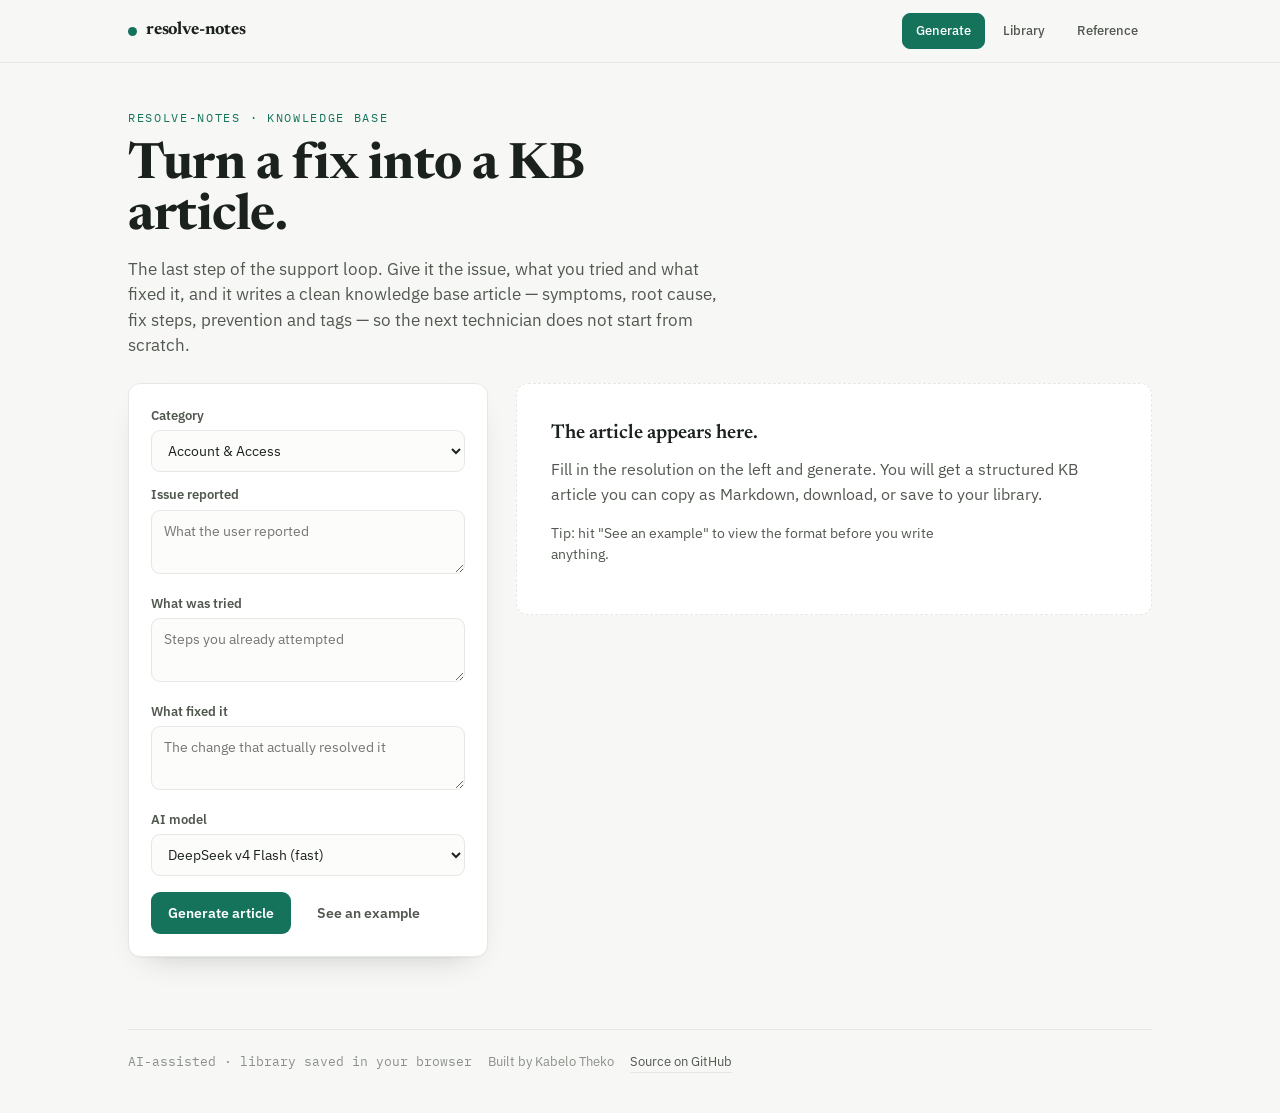
==== docs/index.html @ b458b4fc "Mobile responsive hardening (article + masthead)" ====
<!DOCTYPE html>
<html lang="en">
<head>
<meta charset="utf-8" />
<meta name="viewport" content="width=device-width, initial-scale=1" />
<title>resolve-notes — turn a fix into a KB article</title>
<meta name="description" content="Turn a resolved ticket into a clean knowledge base article: symptoms, root cause, fix steps, prevention and tags." />
<link rel="preconnect" href="https://fonts.googleapis.com" />
<link rel="preconnect" href="https://fonts.gstatic.com" crossorigin />
<link href="https://fonts.googleapis.com/css2?family=Newsreader:opsz,wght@6..72,500;6..72,600;6..72,700&family=IBM+Plex+Sans:wght@400;500;600&family=IBM+Plex+Mono:wght@400;500&display=swap" rel="stylesheet" />
<style>
  :root{
    --bg:#f7f8f6; --surface:#ffffff; --line:#e6e8e3; --ink:#1b211d; --soft:#51584f; --mute:#8a9089;
    --accent:#15735c; --accent-press:#0f5a47; --paper:#fcfdfb;
    --radius:12px; --serif:"Newsreader",Georgia,serif; --sans:"IBM Plex Sans",system-ui,sans-serif; --mono:"IBM Plex Mono",monospace;
    --shadow:0 1px 2px rgba(27,33,29,.04), 0 14px 32px -20px rgba(27,33,29,.3);
    --motion:420ms cubic-bezier(.16,1,.3,1);
  }
  *{box-sizing:border-box}
  body{margin:0;background:var(--bg);color:var(--ink);font-family:var(--sans);line-height:1.55}
  .wrap{max-width:1080px;margin:0 auto;padding:0 28px}
  a{color:inherit}
  .topbar{position:sticky;top:0;z-index:30;background:rgba(247,248,246,.88);backdrop-filter:blur(8px);border-bottom:1px solid var(--line)}
  .topbar .row{max-width:1080px;margin:0 auto;padding:13px 28px;display:flex;align-items:center;gap:16px}
  .brand{display:flex;align-items:center;gap:9px;font-family:var(--serif);font-weight:700;font-size:18px;letter-spacing:-.01em}
  .brand .dot{width:9px;height:9px;border-radius:50%;background:var(--accent)}
  .nav{display:flex;gap:4px;margin-left:auto;align-items:center}
  .nav a{font-size:13px;font-weight:500;color:var(--soft);text-decoration:none;padding:7px 13px;border-radius:8px;border:1px solid transparent;cursor:pointer}
  .nav a:hover{border-color:var(--line)}
  .nav a.active{background:var(--accent);color:#fff;border-color:var(--accent)}
  .hamb{display:none;margin-left:auto;background:transparent;border:1px solid var(--line);border-radius:7px;padding:8px 10px;cursor:pointer}
  .hamb span{display:block;width:18px;height:2px;background:var(--ink);margin:3px 0;border-radius:2px}
  @media (max-width:680px){.nav{display:none;position:absolute;top:54px;right:14px;left:14px;flex-direction:column;background:var(--surface);border:1px solid var(--line);border-radius:10px;padding:8px}.nav.open{display:flex}.hamb{display:block}}

  header.mast{padding:46px 0 24px}
  .eyebrow{font-family:var(--mono);font-size:12px;letter-spacing:.14em;text-transform:uppercase;color:var(--accent)}
  h1{font-family:var(--serif);font-weight:700;font-size:clamp(30px,5vw,50px);line-height:1.03;letter-spacing:-.01em;margin:13px 0 0;max-width:17ch}
  .lede{font-size:16.5px;color:var(--soft);margin:13px 0 0;max-width:60ch}

  .view{padding-bottom:72px}
  .desk{display:grid;grid-template-columns:minmax(0,360px) minmax(0,1fr);gap:28px;align-items:start}
  @media (max-width:900px){.desk{grid-template-columns:1fr}}
  .panel{background:var(--surface);border:1px solid var(--line);border-radius:var(--radius);box-shadow:var(--shadow);padding:22px;position:sticky;top:74px}
  @media (max-width:900px){.panel{position:static}}
  label{display:block;font-size:12.5px;font-weight:600;margin:13px 0 5px;color:var(--soft)}
  label:first-child{margin-top:0}
  select,textarea{width:100%;font-family:var(--sans);font-size:14px;color:var(--ink);background:var(--paper);border:1px solid var(--line);border-radius:9px;padding:10px 12px}
  textarea{min-height:64px;resize:vertical;line-height:1.5}
  select:focus,textarea:focus{outline:2px solid var(--accent);outline-offset:2px;border-color:transparent}
  .rowb{display:flex;gap:9px;margin-top:16px;flex-wrap:wrap}
  button.btn{font-family:var(--sans);font-size:14px;font-weight:600;border-radius:9px;padding:11px 16px;cursor:pointer;border:1px solid transparent;transition:background var(--motion),border-color var(--motion)}
  button.btn:active{transform:translateY(1px)}
  .btn-primary{background:var(--accent);color:#fff}.btn-primary:hover{background:var(--accent-press)}
  .btn-ghost{background:transparent;color:var(--soft);border:1px solid var(--line)}.btn-ghost:hover{border-color:var(--accent);color:var(--ink)}

  .out{min-height:340px}
  .empty{border:1px dashed var(--line);border-radius:var(--radius);padding:34px;background:var(--surface)}
  .empty h3{font-family:var(--serif);font-weight:600;font-size:20px;margin:0 0 8px}
  .empty p{color:var(--soft);margin:0 0 16px;max-width:54ch}
  .note{color:var(--mute);font-size:13.5px}

  .article{background:var(--surface);border:1px solid var(--line);border-radius:var(--radius);box-shadow:var(--shadow);padding:30px 34px}
  .article .kbtag{font-family:var(--mono);font-size:11px;letter-spacing:.14em;text-transform:uppercase;color:var(--accent)}
  .article h2{font-family:var(--serif);font-weight:700;font-size:27px;line-height:1.15;margin:8px 0 0;letter-spacing:-.01em}
  .article h3{font-family:var(--mono);font-size:11px;letter-spacing:.12em;text-transform:uppercase;color:var(--mute);margin:22px 0 6px}
  .article p{margin:0;font-size:15.5px;color:var(--ink);line-height:1.6}
  .article ol{margin:0;padding-left:20px}
  .article ol li{font-size:15.5px;color:var(--ink);margin-bottom:6px;line-height:1.55}
  .tags{display:flex;gap:7px;flex-wrap:wrap;margin-top:22px}
  .tags span{font-family:var(--mono);font-size:11.5px;color:var(--soft);background:var(--paper);border:1px solid var(--line);border-radius:999px;padding:4px 11px}
  .artbar{display:flex;gap:9px;margin-top:18px;flex-wrap:wrap}

  .libitem{background:var(--surface);border:1px solid var(--line);border-radius:var(--radius);box-shadow:var(--shadow);padding:16px 18px;margin-bottom:11px}
  .libitem .lt{font-family:var(--serif);font-weight:600;font-size:17px}
  .libitem .lm{font-family:var(--mono);font-size:11.5px;color:var(--mute);margin-top:3px}
  .libitem .lb{display:flex;gap:8px;margin-top:11px;flex-wrap:wrap}
  .ref h2{font-family:var(--serif);font-weight:600;font-size:18px;margin:24px 0 10px}
  .ref p{color:var(--soft);max-width:64ch}
  pre.md{font-family:var(--mono);font-size:12.5px;background:var(--paper);border:1px solid var(--line);border-radius:var(--radius);padding:16px;white-space:pre-wrap;line-height:1.55;margin:14px 0 0}

  .enter{opacity:0;transform:translateY(8px);animation:rise var(--motion) forwards}
  @keyframes rise{to{opacity:1;transform:none}}
  @media (max-width:560px){
    .topbar .row{padding:11px 16px}
    h1{font-size:30px}
    .article{padding:22px 20px}
    .article h2{font-size:23px}
    pre.md{font-size:11.5px}
  }
  @media (prefers-reduced-motion:reduce){.enter{animation:none;opacity:1;transform:none}button{transition:none}}
  footer{border-top:1px solid var(--line);padding:22px 0 40px;color:var(--mute);font-size:12.5px;display:flex;gap:16px;flex-wrap:wrap}
  footer a{color:var(--soft);text-decoration:none;border-bottom:1px solid var(--line)}
  .src-note{font-family:var(--mono)}
</style>
</head>
<body>
<div class="topbar">
  <div class="row">
    <div class="brand"><span class="dot"></span> resolve-notes</div>
    <button class="hamb" id="hamb" aria-label="Menu"><span></span><span></span><span></span></button>
    <nav class="nav" id="nav">
      <a data-view="generate" class="active">Generate</a>
      <a data-view="library">Library</a>
      <a data-view="reference">Reference</a>
    </nav>
  </div>
</div>
<div class="wrap">
  <header class="mast">
    <div class="eyebrow">resolve-notes · knowledge base</div>
    <h1>Turn a fix into a KB article.</h1>
    <p class="lede">The last step of the support loop. Give it the issue, what you tried and what fixed it, and it writes a clean knowledge base article — symptoms, root cause, fix steps, prevention and tags — so the next technician does not start from scratch.</p>
  </header>
  <main id="main"></main>
  <footer>
    <span class="src-note">AI-assisted · library saved in your browser</span>
    <span>Built by Kabelo Theko</span>
    <a href="https://github.com/Kabelo-Theko/resolve-notes" target="_blank" rel="noopener noreferrer">Source on GitHub</a>
  </footer>
</div>

<script>
const SAMPLE={title:"Outlook stuck in 'Disconnected' after password change",symptoms:"After a password reset, Outlook showed 'Disconnected' and kept prompting for credentials, while webmail worked normally.",root_cause:"Windows had cached the old credentials in Credential Manager, so Outlook kept presenting the expired password to Exchange.",fix_steps:["Confirm webmail works to prove the account and new password are valid.","Close Outlook fully.","Open Credential Manager and remove the stale entries under Windows Credentials for the mail/Office host.","Reopen Outlook and sign in with the new password when prompted.","Verify send and receive both work."],prevention:"After any password reset, clear cached Office credentials in the same session so the new password is the only one stored.",tags:["outlook","exchange","credentials","password-reset","m365"]};

const state={view:"generate",article:null,libCache:[]};
const $=s=>document.querySelector(s);
const main=$("#main");
const esc=s=>String(s).replace(/[&<>"]/g,c=>({"&":"&amp;","<":"&lt;",">":"&gt;","\"":"&quot;"}[c]));

/* --- storage: Supabase if configured, else this browser's localStorage ---
   To enable shared persistence, set these to your Supabase project URL and a
   PUBLISHABLE key (safe in the client; protected by row-level security), and
   create the kb_articles table (SQL in the README). Until then, the library is
   stored locally and the app works fully offline. */
const SUPABASE_URL=""; // e.g. https://xxxx.supabase.co
const SUPABASE_KEY=""; // e.g. sb_publishable_...
const sbOn=()=>!!(SUPABASE_URL&&SUPABASE_KEY);
const sbHeaders=()=>({apikey:SUPABASE_KEY,Authorization:"Bearer "+SUPABASE_KEY,"Content-Type":"application/json"});
const LIBKEY="rn_articles";
const lsList=()=>{try{return JSON.parse(localStorage.getItem(LIBKEY)||"[]");}catch(e){return [];}};
const lsAdd=a=>{const all=lsList();all.unshift(a);localStorage.setItem(LIBKEY,JSON.stringify(all.slice(0,50)));};
const lsDel=id=>localStorage.setItem(LIBKEY,JSON.stringify(lsList().filter(x=>x.id!==id)));
async function listArticles(){
  if(sbOn()){try{const r=await fetch(`${SUPABASE_URL}/rest/v1/kb_articles?select=*&order=created_at.desc&limit=50`,{headers:sbHeaders()});if(r.ok)return await r.json();}catch(e){}}
  return lsList();
}
async function addArticle(a){
  if(sbOn()){try{const r=await fetch(`${SUPABASE_URL}/rest/v1/kb_articles`,{method:"POST",headers:{...sbHeaders(),Prefer:"return=minimal"},body:JSON.stringify(a)});if(r.ok)return;}catch(e){}}
  lsAdd(a);
}
async function removeArticle(id){
  if(sbOn()){try{const r=await fetch(`${SUPABASE_URL}/rest/v1/kb_articles?id=eq.${encodeURIComponent(id)}`,{method:"DELETE",headers:sbHeaders()});if(r.ok)return;}catch(e){}}
  lsDel(id);
}

function setView(v){state.view=v;document.querySelectorAll(".nav a").forEach(a=>a.classList.toggle("active",a.dataset.view===v));$("#nav").classList.remove("open");render();}
$("#hamb").addEventListener("click",()=>$("#nav").classList.toggle("open"));
document.querySelectorAll(".nav a").forEach(a=>a.addEventListener("click",()=>setView(a.dataset.view)));

function markdown(a){
  return `# ${a.title}\n\n**Tags:** ${(a.tags||[]).join(", ")}\n\n## Symptoms\n${a.symptoms}\n\n## Root cause\n${a.root_cause}\n\n## Fix\n${(a.fix_steps||[]).map((s,i)=>`${i+1}. ${s}`).join("\n")}\n\n## Prevention\n${a.prevention}\n`;
}
function articleHTML(a){
  return `<div class="article enter">
    <div class="kbtag">Knowledge base article</div>
    <h2>${esc(a.title)}</h2>
    <h3>Symptoms</h3><p>${esc(a.symptoms)}</p>
    <h3>Root cause</h3><p>${esc(a.root_cause)}</p>
    <h3>Fix</h3><ol>${(a.fix_steps||[]).map(s=>`<li>${esc(s)}</li>`).join("")}</ol>
    <h3>Prevention</h3><p>${esc(a.prevention)}</p>
    <div class="tags">${(a.tags||[]).map(t=>`<span>${esc(t)}</span>`).join("")}</div>
    <div class="artbar">
      <button class="btn btn-primary" id="copymd">Copy Markdown</button>
      <button class="btn btn-ghost" id="dlmd">Download .md</button>
      <button class="btn btn-ghost" id="savelib">Save to library</button>
    </div>
  </div>`;
}
function wireArticle(a){
  const cp=$("#copymd"); if(cp)cp.addEventListener("click",async()=>{await navigator.clipboard.writeText(markdown(a));cp.textContent="Copied";setTimeout(()=>cp.textContent="Copy Markdown",1400);});
  const dl=$("#dlmd"); if(dl)dl.addEventListener("click",()=>{const blob=new Blob([markdown(a)],{type:"text/markdown"});const el=document.createElement("a");el.href=URL.createObjectURL(blob);el.download=(a.title||"kb-article").toLowerCase().replace(/[^a-z0-9]+/g,"-").slice(0,50)+".md";el.click();URL.revokeObjectURL(el.href);});
  const sv=$("#savelib"); if(sv)sv.addEventListener("click",async()=>{await addArticle({...a,id:"KB-"+Date.now(),created_at:new Date().toISOString()});sv.textContent="Saved to library";setTimeout(()=>sv.textContent="Save to library",1400);});
}

function generateView(){
  main.innerHTML=`<div class="view enter"><div class="desk">
    <section class="panel">
      <label for="cat">Category</label>
      <select id="cat"><option>Account &amp; Access</option><option>Email</option><option>Network</option><option>Point of Sale</option><option>Printer</option><option>Hardware</option><option>Software</option><option>Security</option><option>General</option></select>
      <label for="issue">Issue reported</label><textarea id="issue" placeholder="What the user reported"></textarea>
      <label for="tried">What was tried</label><textarea id="tried" placeholder="Steps you already attempted"></textarea>
      <label for="fixed">What fixed it</label><textarea id="fixed" placeholder="The change that actually resolved it"></textarea>
      <label for="aimodel">AI model</label>
      <select id="aimodel"><option value="flash">DeepSeek v4 Flash (fast)</option><option value="pro">DeepSeek v4 Pro (best quality)</option><option value="minimax">MiniMax M3</option></select>
      <div class="rowb"><button class="btn btn-primary" id="gen">Generate article</button><button class="btn btn-ghost" id="ex">See an example</button></div>
    </section>
    <section class="out" id="out">${state.article?articleHTML(state.article):emptyGen()}</section>
  </div></div>`;
  if(state.article) wireArticle(state.article);
  $("#ex").addEventListener("click",()=>{state.article=SAMPLE;$("#out").innerHTML=articleHTML(SAMPLE);wireArticle(SAMPLE);});
  $("#gen").addEventListener("click",gen);
}
function emptyGen(){return `<div class="empty enter"><h3>The article appears here.</h3><p>Fill in the resolution on the left and generate. You will get a structured KB article you can copy as Markdown, download, or save to your library.</p><p class="note">Tip: hit "See an example" to view the format before you write anything.</p></div>`;}
async function gen(){
  const out=$("#out");
  const body={category:$("#cat").value,issue:$("#issue").value,tried:$("#tried").value,fixed:$("#fixed").value,model:($("#aimodel")?.value||"flash")};
  if(!body.issue.trim()&&!body.fixed.trim()){out.innerHTML=`<div class="empty"><h3>Add a little more.</h3><p>Tell me at least the issue and what fixed it, then generate.</p></div>`;return;}
  out.innerHTML=`<div class="empty"><h3>Writing the article…</h3><p class="note">Drafting symptoms, root cause, fix steps, prevention and tags.</p></div>`;
  try{
    const r=await fetch("/api/ai",{method:"POST",headers:{"Content-Type":"application/json"},body:JSON.stringify(body)});
    if(!r.ok) throw new Error(String(r.status));
    const a=await r.json(); state.article=a; out.innerHTML=articleHTML(a); wireArticle(a);
  }catch(e){
    out.innerHTML=`<div class="empty"><h3>AI backend not enabled yet.</h3><p>This tool generates the article with an LLM through a serverless function. Set <code>NVIDIA_API_KEY</code> in the Vercel project to switch it on.</p><p class="note">In the meantime, hit "See an example" to view the output format.</p></div>`;
  }
}

async function libraryView(){
  main.innerHTML=`<div class="view"><div class="empty"><h3>Loading library…</h3></div></div>`;
  const items=await listArticles(); state.libCache=items;
  if(!items.length){main.innerHTML=`<div class="view enter"><div class="empty"><h3>Your library is empty.</h3><p>Generate an article and click "Save to library". Articles persist to Supabase when it is configured, otherwise to this browser.</p></div></div>`;return;}
  const find=id=>state.libCache.find(x=>x.id===id);
  main.innerHTML=`<div class="view enter">`+items.map(a=>`<div class="libitem" data-id="${a.id}">
      <div class="lt">${esc(a.title)}</div>
      <div class="lm">${(a.tags||[]).join(" · ")} · saved ${new Date(a.created_at||a.ts||Date.now()).toLocaleDateString("en-GB",{day:"2-digit",month:"short",year:"numeric"})}</div>
      <div class="lb"><button class="btn btn-ghost open" data-id="${a.id}">Open</button><button class="btn btn-ghost copy" data-id="${a.id}">Copy Markdown</button><button class="btn btn-ghost del" data-id="${a.id}">Delete</button></div>
    </div>`).join("")+`</div>`;
  main.querySelectorAll(".open").forEach(b=>b.addEventListener("click",()=>{state.article=find(b.dataset.id);setView("generate");}));
  main.querySelectorAll(".copy").forEach(b=>b.addEventListener("click",async()=>{await navigator.clipboard.writeText(markdown(find(b.dataset.id)));b.textContent="Copied";setTimeout(()=>b.textContent="Copy Markdown",1400);}));
  main.querySelectorAll(".del").forEach(b=>b.addEventListener("click",async()=>{await removeArticle(b.dataset.id);render();}));
}

function referenceView(){
  main.innerHTML=`<div class="view ref enter">
    <h2>What it produces</h2>
    <p>Every article follows the same shape so the knowledge base stays consistent: a specific <b>title</b>, the <b>symptoms</b> a user would recognise, the real <b>root cause</b>, numbered <b>fix steps</b>, a one-line <b>prevention</b> note, and <b>tags</b> for search.</p>
    <h2>Example output (Markdown)</h2>
    <pre class="md">${esc(markdown(SAMPLE))}</pre>
    <h2>How it works</h2>
    <p>The structure is enforced by the app; the wording is generated by an LLM through a small serverless function, with the API key kept server-side. The library is stored in your browser for this demo and can be wired to a shared database (Supabase) for a real team knowledge base.</p>
  </div>`;
}

function render(){if(state.view==="generate")generateView();else if(state.view==="library")libraryView();else referenceView();}
render();
</script>
</body>
</html>
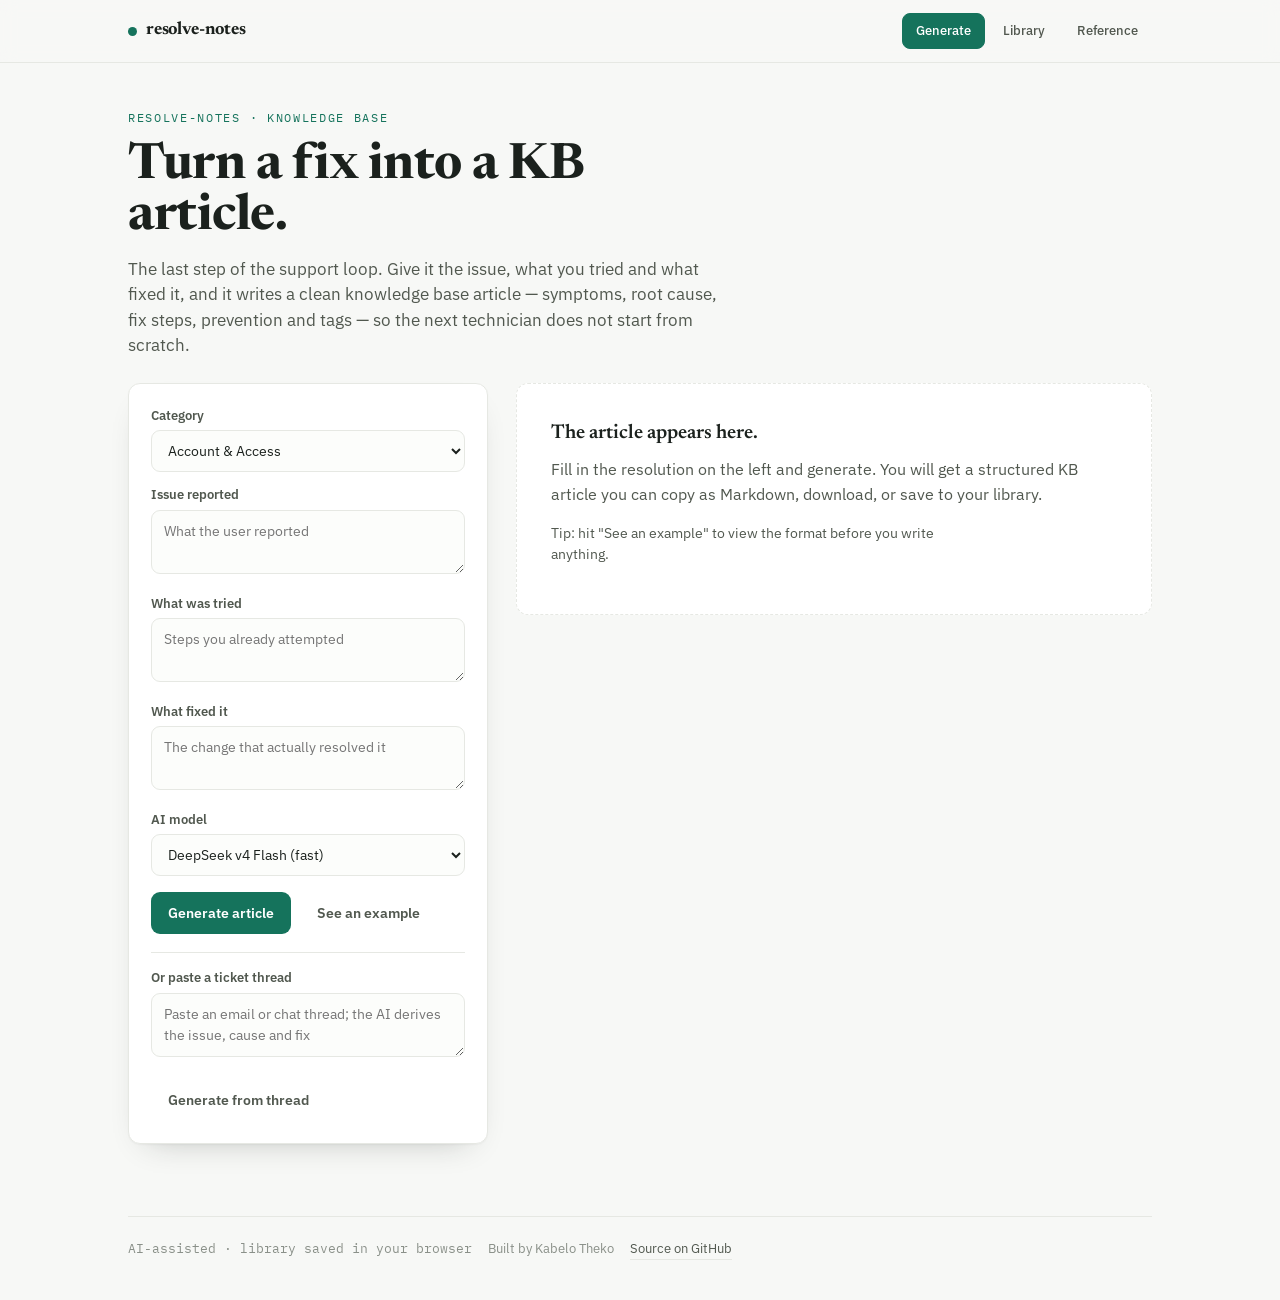
==== commit c4282e6e: "AI deepening: article-from-thread task + dedupe-on-save against the library" ====
--- a/docs/index.html
+++ b/docs/index.html
@@ -179,7 +179,14 @@
 function wireArticle(a){
   const cp=$("#copymd"); if(cp)cp.addEventListener("click",async()=>{await navigator.clipboard.writeText(markdown(a));cp.textContent="Copied";setTimeout(()=>cp.textContent="Copy Markdown",1400);});
   const dl=$("#dlmd"); if(dl)dl.addEventListener("click",()=>{const blob=new Blob([markdown(a)],{type:"text/markdown"});const el=document.createElement("a");el.href=URL.createObjectURL(blob);el.download=(a.title||"kb-article").toLowerCase().replace(/[^a-z0-9]+/g,"-").slice(0,50)+".md";el.click();URL.revokeObjectURL(el.href);});
-  const sv=$("#savelib"); if(sv)sv.addEventListener("click",async()=>{await addArticle({...a,id:"KB-"+Date.now(),created_at:new Date().toISOString()});sv.textContent="Saved to library";setTimeout(()=>sv.textContent="Save to library",1400);});
+  const sv=$("#savelib"); if(sv)sv.addEventListener("click",async()=>{
+    const existing=await listArticles();
+    const aTags=new Set((a.tags||[]).map(t=>String(t).toLowerCase()));
+    const dup=existing.find(x=>{const xt=(x.tags||[]).map(t=>String(t).toLowerCase());const overlap=xt.filter(t=>aTags.has(t)).length;return overlap>=2||(x.title&&a.title&&x.title.toLowerCase()===a.title.toLowerCase());});
+    if(dup && !confirm(`A similar article already exists:\n\n"${dup.title}"\n\nSave this as a new article anyway?`)) return;
+    await addArticle({...a,id:"KB-"+Date.now(),created_at:new Date().toISOString()});
+    sv.textContent="Saved to library";setTimeout(()=>sv.textContent="Save to library",1400);
+  });
 }
 
 function generateView(){
@@ -193,12 +200,27 @@
       <label for="aimodel">AI model</label>
       <select id="aimodel"><option value="flash">DeepSeek v4 Flash (fast)</option><option value="pro">DeepSeek v4 Pro (best quality)</option><option value="minimax">MiniMax M3</option></select>
       <div class="rowb"><button class="btn btn-primary" id="gen">Generate article</button><button class="btn btn-ghost" id="ex">See an example</button></div>
+      <div style="border-top:1px solid var(--line);margin:18px 0 0;padding-top:15px">
+        <label for="thread">Or paste a ticket thread</label>
+        <textarea id="thread" placeholder="Paste an email or chat thread; the AI derives the issue, cause and fix"></textarea>
+        <div class="rowb"><button class="btn btn-ghost" id="genthread">Generate from thread</button></div>
+      </div>
     </section>
     <section class="out" id="out">${state.article?articleHTML(state.article):emptyGen()}</section>
   </div></div>`;
   if(state.article) wireArticle(state.article);
   $("#ex").addEventListener("click",()=>{state.article=SAMPLE;$("#out").innerHTML=articleHTML(SAMPLE);wireArticle(SAMPLE);});
   $("#gen").addEventListener("click",gen);
+  const gt=$("#genthread"); if(gt)gt.addEventListener("click",genThread);
+}
+async function genThread(){
+  const out=$("#out"); const thread=$("#thread").value.trim();
+  if(!thread){out.innerHTML=`<div class="empty"><h3>Paste a thread first.</h3><p>Drop an email or chat thread in the box, then generate.</p></div>`;return;}
+  out.innerHTML=`<div class="empty"><h3>Reading the thread…</h3><p class="note">Deriving the issue, root cause and fix.</p></div>`;
+  try{
+    const r=await fetch("/api/ai",{method:"POST",headers:{"Content-Type":"application/json"},body:JSON.stringify({task:"thread",thread,model:($("#aimodel")?.value||"flash")})});
+    if(!r.ok) throw new Error(); const a=await r.json(); state.article=a; out.innerHTML=articleHTML(a); wireArticle(a);
+  }catch(e){ out.innerHTML=`<div class="empty"><h3>AI backend not enabled yet.</h3><p>Set <code>NVIDIA_API_KEY</code> in the Vercel project to generate from a thread.</p></div>`; }
 }
 function emptyGen(){return `<div class="empty enter"><h3>The article appears here.</h3><p>Fill in the resolution on the left and generate. You will get a structured KB article you can copy as Markdown, download, or save to your library.</p><p class="note">Tip: hit "See an example" to view the format before you write anything.</p></div>`;}
 async function gen(){
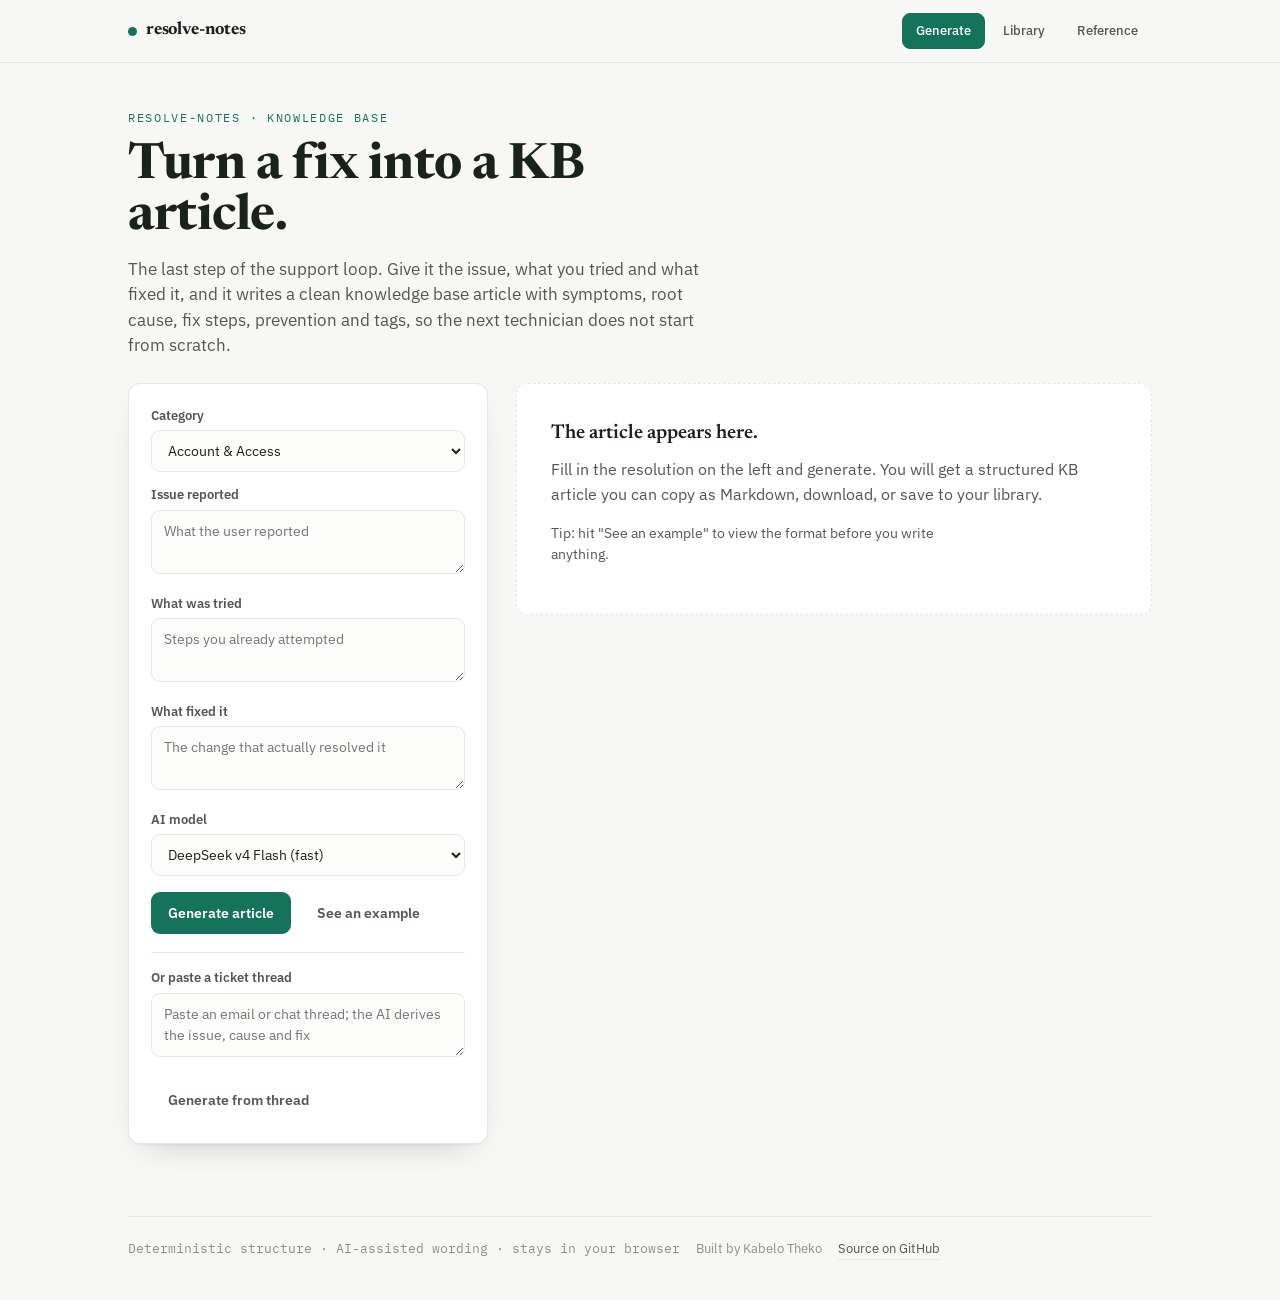
==== commit 031b9534: "Add reasoning receipt, needs-review governance, library search and filter, related notes, JSON expor" ====
--- a/docs/index.html
+++ b/docs/index.html
@@ -3,7 +3,7 @@
 <head>
 <meta charset="utf-8" />
 <meta name="viewport" content="width=device-width, initial-scale=1" />
-<title>resolve-notes — turn a fix into a KB article</title>
+<title>resolve-notes: turn a fix into a KB article</title>
 <meta name="description" content="Turn a resolved ticket into a clean knowledge base article: symptoms, root cause, fix steps, prevention and tags." />
 <link rel="preconnect" href="https://fonts.googleapis.com" />
 <link rel="preconnect" href="https://fonts.gstatic.com" crossorigin />
@@ -77,6 +77,22 @@
   .ref h2{font-family:var(--serif);font-weight:600;font-size:18px;margin:24px 0 10px}
   .ref p{color:var(--soft);max-width:64ch}
   pre.md{font-family:var(--mono);font-size:12.5px;background:var(--paper);border:1px solid var(--line);border-radius:var(--radius);padding:16px;white-space:pre-wrap;line-height:1.55;margin:14px 0 0}
+  .receipt{font-family:var(--mono);font-size:11px;color:var(--soft);background:var(--paper);border:1px solid var(--line);border-left:3px solid var(--accent);border-radius:8px;padding:9px 12px;margin:14px 0 4px;line-height:1.55}
+  .receipt b{color:var(--ink);font-weight:600}
+  .badge{display:inline-block;font-family:var(--mono);font-size:10px;letter-spacing:.05em;text-transform:uppercase;padding:3px 9px;border-radius:999px;margin-left:9px;vertical-align:middle;border:1px solid var(--line);white-space:nowrap}
+  .badge.review{background:#fff7ed;color:#9a5b1e;border-color:#f0d8b8}
+  .badge.ok{background:#ecf6f1;color:var(--accent-press);border-color:#bfe2d4}
+  .libtools{display:flex;gap:9px;flex-wrap:wrap;align-items:center;margin-bottom:14px}
+  .search{flex:1;min-width:200px;font-family:var(--sans);font-size:14px;color:var(--ink);background:var(--surface);border:1px solid var(--line);border-radius:9px;padding:9px 12px}
+  .search:focus{outline:2px solid var(--accent);outline-offset:2px;border-color:transparent}
+  .chips{display:flex;gap:6px;flex-wrap:wrap;margin-bottom:18px}
+  .chip{font-family:var(--mono);font-size:11.5px;color:var(--soft);background:var(--surface);border:1px solid var(--line);border-radius:999px;padding:5px 11px;cursor:pointer;user-select:none}
+  .chip:hover{border-color:var(--accent);color:var(--ink)}
+  .chip.on{background:var(--accent);color:#fff;border-color:var(--accent)}
+  .related{margin-top:24px;border-top:1px solid var(--line);padding-top:15px}
+  .related h3{font-family:var(--mono);font-size:11px;letter-spacing:.12em;text-transform:uppercase;color:var(--mute);margin:0 0 9px}
+  .related a{display:inline-block;font-size:13.5px;color:var(--accent-press);background:var(--paper);border:1px solid var(--line);border-radius:8px;padding:6px 11px;margin:0 7px 7px 0;cursor:pointer;text-decoration:none}
+  .related a:hover{border-color:var(--accent)}
 
   .enter{opacity:0;transform:translateY(8px);animation:rise var(--motion) forwards}
   @keyframes rise{to{opacity:1;transform:none}}
@@ -109,20 +125,20 @@
   <header class="mast">
     <div class="eyebrow">resolve-notes · knowledge base</div>
     <h1>Turn a fix into a KB article.</h1>
-    <p class="lede">The last step of the support loop. Give it the issue, what you tried and what fixed it, and it writes a clean knowledge base article — symptoms, root cause, fix steps, prevention and tags — so the next technician does not start from scratch.</p>
+    <p class="lede">The last step of the support loop. Give it the issue, what you tried and what fixed it, and it writes a clean knowledge base article with symptoms, root cause, fix steps, prevention and tags, so the next technician does not start from scratch.</p>
   </header>
   <main id="main"></main>
   <footer>
-    <span class="src-note">AI-assisted · library saved in your browser</span>
+    <span class="src-note">Deterministic structure · AI-assisted wording · stays in your browser</span>
     <span>Built by Kabelo Theko</span>
     <a href="https://github.com/Kabelo-Theko/resolve-notes" target="_blank" rel="noopener noreferrer">Source on GitHub</a>
   </footer>
 </div>
 
 <script>
-const SAMPLE={title:"Outlook stuck in 'Disconnected' after password change",symptoms:"After a password reset, Outlook showed 'Disconnected' and kept prompting for credentials, while webmail worked normally.",root_cause:"Windows had cached the old credentials in Credential Manager, so Outlook kept presenting the expired password to Exchange.",fix_steps:["Confirm webmail works to prove the account and new password are valid.","Close Outlook fully.","Open Credential Manager and remove the stale entries under Windows Credentials for the mail/Office host.","Reopen Outlook and sign in with the new password when prompted.","Verify send and receive both work."],prevention:"After any password reset, clear cached Office credentials in the same session so the new password is the only one stored.",tags:["outlook","exchange","credentials","password-reset","m365"]};
-
-const state={view:"generate",article:null,libCache:[]};
+const SAMPLE={title:"Outlook stuck in 'Disconnected' after password change",symptoms:"After a password reset, Outlook showed 'Disconnected' and kept prompting for credentials, while webmail worked normally.",root_cause:"Windows had cached the old credentials in Credential Manager, so Outlook kept presenting the expired password to Exchange.",fix_steps:["Confirm webmail works to prove the account and new password are valid.","Close Outlook fully.","Open Credential Manager and remove the stale entries under Windows Credentials for the mail/Office host.","Reopen Outlook and sign in with the new password when prompted.","Verify send and receive both work."],prevention:"After any password reset, clear cached Office credentials in the same session so the new password is the only one stored.",tags:["outlook","exchange","credentials","password-reset","m365"],_meta:{model:"DeepSeek v4 Flash",task:"illustrative example",ts:"2026-06-18T09:24:00.000Z"},_status:"reviewed",_category:"Email"};
+
+const state={view:"generate",article:null,libCache:[],query:"",filter:null};
 const $=s=>document.querySelector(s);
 const main=$("#main");
 const esc=s=>String(s).replace(/[&<>"]/g,c=>({"&":"&amp;","<":"&lt;",">":"&gt;","\"":"&quot;"}[c]));
@@ -140,18 +156,27 @@
 const lsList=()=>{try{return JSON.parse(localStorage.getItem(LIBKEY)||"[]");}catch(e){return [];}};
 const lsAdd=a=>{const all=lsList();all.unshift(a);localStorage.setItem(LIBKEY,JSON.stringify(all.slice(0,50)));};
 const lsDel=id=>localStorage.setItem(LIBKEY,JSON.stringify(lsList().filter(x=>x.id!==id)));
+const lsUpdate=(id,patch)=>localStorage.setItem(LIBKEY,JSON.stringify(lsList().map(x=>x.id===id?{...x,...patch}:x)));
 async function listArticles(){
   if(sbOn()){try{const r=await fetch(`${SUPABASE_URL}/rest/v1/kb_articles?select=*&order=created_at.desc&limit=50`,{headers:sbHeaders()});if(r.ok)return await r.json();}catch(e){}}
   return lsList();
 }
+/* Underscore-prefixed fields (_status, _meta, _category) are the client-side
+   governance and receipt layer; they stay in the browser and are not written to
+   Supabase, whose table holds the core article columns only. */
+const sbClean=o=>Object.fromEntries(Object.entries(o).filter(([k])=>!k.startsWith("_")));
 async function addArticle(a){
-  if(sbOn()){try{const r=await fetch(`${SUPABASE_URL}/rest/v1/kb_articles`,{method:"POST",headers:{...sbHeaders(),Prefer:"return=minimal"},body:JSON.stringify(a)});if(r.ok)return;}catch(e){}}
+  if(sbOn()){try{const r=await fetch(`${SUPABASE_URL}/rest/v1/kb_articles`,{method:"POST",headers:{...sbHeaders(),Prefer:"return=minimal"},body:JSON.stringify(sbClean(a))});if(r.ok)return;}catch(e){}}
   lsAdd(a);
 }
 async function removeArticle(id){
   if(sbOn()){try{const r=await fetch(`${SUPABASE_URL}/rest/v1/kb_articles?id=eq.${encodeURIComponent(id)}`,{method:"DELETE",headers:sbHeaders()});if(r.ok)return;}catch(e){}}
   lsDel(id);
 }
+async function updateArticle(id,patch){
+  // Review status is part of the client governance layer, so it is kept locally.
+  lsUpdate(id,patch);
+}
 
 function setView(v){state.view=v;document.querySelectorAll(".nav a").forEach(a=>a.classList.toggle("active",a.dataset.view===v));$("#nav").classList.remove("open");render();}
 $("#hamb").addEventListener("click",()=>$("#nav").classList.toggle("open"));
@@ -160,18 +185,41 @@
 function markdown(a){
   return `# ${a.title}\n\n**Tags:** ${(a.tags||[]).join(", ")}\n\n## Symptoms\n${a.symptoms}\n\n## Root cause\n${a.root_cause}\n\n## Fix\n${(a.fix_steps||[]).map((s,i)=>`${i+1}. ${s}`).join("\n")}\n\n## Prevention\n${a.prevention}\n`;
 }
+function modelLabel(){const s=$("#aimodel");return s?s.options[s.selectedIndex].text.replace(/\s*\(.*\)\s*/,"").trim():"AI";}
+function badgeHTML(a){
+  if(!a._status) return "";
+  return a._status==="reviewed"?`<span class="badge ok">Reviewed</span>`:`<span class="badge review">AI-drafted · needs review</span>`;
+}
+function receiptHTML(a){
+  if(!a._meta) return "";
+  const m=a._meta;
+  const when=m.ts?new Date(m.ts).toLocaleString("en-GB",{day:"2-digit",month:"short",year:"numeric",hour:"2-digit",minute:"2-digit"}):"";
+  return `<div class="receipt"><b>Reasoning receipt</b> &nbsp; model: ${esc(m.model||"AI")} &nbsp;·&nbsp; source: ${esc(m.task||"")}${when?` &nbsp;·&nbsp; ${esc(when)}`:""}<br>Structure is enforced by the app; the wording is drafted by the model. A human reviews it before the team relies on it.</div>`;
+}
+function relatedHTML(a){
+  const lib=(state.libCache&&state.libCache.length)?state.libCache:lsList();
+  const at=new Set((a.tags||[]).map(t=>String(t).toLowerCase()));
+  if(!at.size) return "";
+  const rel=lib.filter(x=>x.id&&x.id!==a.id&&(x.tags||[]).some(t=>at.has(String(t).toLowerCase()))).slice(0,4);
+  if(!rel.length) return "";
+  return `<div class="related"><h3>Related notes in your library</h3>${rel.map(x=>`<a data-rel="${esc(x.id)}">${esc(x.title)}</a>`).join("")}</div>`;
+}
 function articleHTML(a){
+  const canApprove=a.id&&a._status==="needs_review";
   return `<div class="article enter">
-    <div class="kbtag">Knowledge base article</div>
+    <div class="kbtag">Knowledge base article ${badgeHTML(a)}</div>
     <h2>${esc(a.title)}</h2>
+    ${receiptHTML(a)}
     <h3>Symptoms</h3><p>${esc(a.symptoms)}</p>
     <h3>Root cause</h3><p>${esc(a.root_cause)}</p>
     <h3>Fix</h3><ol>${(a.fix_steps||[]).map(s=>`<li>${esc(s)}</li>`).join("")}</ol>
     <h3>Prevention</h3><p>${esc(a.prevention)}</p>
     <div class="tags">${(a.tags||[]).map(t=>`<span>${esc(t)}</span>`).join("")}</div>
+    ${relatedHTML(a)}
     <div class="artbar">
       <button class="btn btn-primary" id="copymd">Copy Markdown</button>
       <button class="btn btn-ghost" id="dlmd">Download .md</button>
+      ${canApprove?`<button class="btn btn-ghost" id="approve">Approve</button>`:``}
       <button class="btn btn-ghost" id="savelib">Save to library</button>
     </div>
   </div>`;
@@ -179,14 +227,17 @@
 function wireArticle(a){
   const cp=$("#copymd"); if(cp)cp.addEventListener("click",async()=>{await navigator.clipboard.writeText(markdown(a));cp.textContent="Copied";setTimeout(()=>cp.textContent="Copy Markdown",1400);});
   const dl=$("#dlmd"); if(dl)dl.addEventListener("click",()=>{const blob=new Blob([markdown(a)],{type:"text/markdown"});const el=document.createElement("a");el.href=URL.createObjectURL(blob);el.download=(a.title||"kb-article").toLowerCase().replace(/[^a-z0-9]+/g,"-").slice(0,50)+".md";el.click();URL.revokeObjectURL(el.href);});
+  const ap=$("#approve"); if(ap)ap.addEventListener("click",async()=>{await updateArticle(a.id,{_status:"reviewed",reviewed_at:new Date().toISOString()});a._status="reviewed";const out=$("#out");if(out){out.innerHTML=articleHTML(a);wireArticle(a);}});
   const sv=$("#savelib"); if(sv)sv.addEventListener("click",async()=>{
     const existing=await listArticles();
     const aTags=new Set((a.tags||[]).map(t=>String(t).toLowerCase()));
     const dup=existing.find(x=>{const xt=(x.tags||[]).map(t=>String(t).toLowerCase());const overlap=xt.filter(t=>aTags.has(t)).length;return overlap>=2||(x.title&&a.title&&x.title.toLowerCase()===a.title.toLowerCase());});
     if(dup && !confirm(`A similar article already exists:\n\n"${dup.title}"\n\nSave this as a new article anyway?`)) return;
-    await addArticle({...a,id:"KB-"+Date.now(),created_at:new Date().toISOString()});
+    const rec={...a,id:a.id||("KB-"+Date.now()),created_at:a.created_at||new Date().toISOString(),_status:a._status||"needs_review"};
+    await addArticle(rec); a.id=rec.id; a.created_at=rec.created_at;
     sv.textContent="Saved to library";setTimeout(()=>sv.textContent="Save to library",1400);
   });
+  document.querySelectorAll(".related a[data-rel]").forEach(el=>el.addEventListener("click",()=>{const lib=(state.libCache&&state.libCache.length)?state.libCache:lsList();const found=lib.find(x=>x.id===el.dataset.rel);if(found){state.article=found;setView("generate");}}));
 }
 
 function generateView(){
@@ -219,7 +270,8 @@
   out.innerHTML=`<div class="empty"><h3>Reading the thread…</h3><p class="note">Deriving the issue, root cause and fix.</p></div>`;
   try{
     const r=await fetch("/api/ai",{method:"POST",headers:{"Content-Type":"application/json"},body:JSON.stringify({task:"thread",thread,model:($("#aimodel")?.value||"flash")})});
-    if(!r.ok) throw new Error(); const a=await r.json(); state.article=a; out.innerHTML=articleHTML(a); wireArticle(a);
+    if(!r.ok) throw new Error(); const a=await r.json(); a._meta={model:modelLabel(),task:"pasted thread",ts:new Date().toISOString()}; a._status="needs_review"; a._category="";
+    state.article=a; out.innerHTML=articleHTML(a); wireArticle(a);
   }catch(e){ out.innerHTML=`<div class="empty"><h3>AI backend not enabled yet.</h3><p>Set <code>NVIDIA_API_KEY</code> in the Vercel project to generate from a thread.</p></div>`; }
 }
 function emptyGen(){return `<div class="empty enter"><h3>The article appears here.</h3><p>Fill in the resolution on the left and generate. You will get a structured KB article you can copy as Markdown, download, or save to your library.</p><p class="note">Tip: hit "See an example" to view the format before you write anything.</p></div>`;}
@@ -231,7 +283,8 @@
   try{
     const r=await fetch("/api/ai",{method:"POST",headers:{"Content-Type":"application/json"},body:JSON.stringify(body)});
     if(!r.ok) throw new Error(String(r.status));
-    const a=await r.json(); state.article=a; out.innerHTML=articleHTML(a); wireArticle(a);
+    const a=await r.json(); a._meta={model:modelLabel(),task:"structured fields",ts:new Date().toISOString()}; a._status="needs_review"; a._category=$("#cat").value;
+    state.article=a; out.innerHTML=articleHTML(a); wireArticle(a);
   }catch(e){
     out.innerHTML=`<div class="empty"><h3>AI backend not enabled yet.</h3><p>This tool generates the article with an LLM through a serverless function. Set <code>NVIDIA_API_KEY</code> in the Vercel project to switch it on.</p><p class="note">In the meantime, hit "See an example" to view the output format.</p></div>`;
   }
@@ -242,13 +295,31 @@
   const items=await listArticles(); state.libCache=items;
   if(!items.length){main.innerHTML=`<div class="view enter"><div class="empty"><h3>Your library is empty.</h3><p>Generate an article and click "Save to library". Articles persist to Supabase when it is configured, otherwise to this browser.</p></div></div>`;return;}
   const find=id=>state.libCache.find(x=>x.id===id);
-  main.innerHTML=`<div class="view enter">`+items.map(a=>`<div class="libitem" data-id="${a.id}">
-      <div class="lt">${esc(a.title)}</div>
+  const freq={}; items.forEach(a=>(a.tags||[]).forEach(t=>{const k=String(t).toLowerCase();freq[k]=(freq[k]||0)+1;}));
+  const topTags=Object.keys(freq).sort((x,y)=>freq[y]-freq[x]).slice(0,8);
+  const q=(state.query||"").toLowerCase().trim(); const f=state.filter;
+  const match=a=>{
+    if(f && !(a.tags||[]).some(t=>String(t).toLowerCase()===f)) return false;
+    if(!q) return true;
+    const hay=[a.title,a.symptoms,a.root_cause,a.prevention,(a.tags||[]).join(" "),(a.fix_steps||[]).join(" ")].join(" ").toLowerCase();
+    return hay.includes(q);
+  };
+  const shown=items.filter(match);
+  const tools=`<div class="libtools"><input class="search" id="libq" placeholder="Search title, tags, symptoms, fix…" value="${esc(state.query||"")}"><button class="btn btn-ghost" id="exp">Export library (JSON)</button></div>`;
+  const chips=`<div class="chips"><span class="chip ${!f?"on":""}" data-tag="">All (${items.length})</span>${topTags.map(t=>`<span class="chip ${f===t?"on":""}" data-tag="${esc(t)}">${esc(t)} (${freq[t]})</span>`).join("")}</div>`;
+  const list=shown.length?shown.map(a=>`<div class="libitem" data-id="${esc(a.id)}">
+      <div class="lt">${esc(a.title)} ${badgeHTML(a)}</div>
       <div class="lm">${(a.tags||[]).join(" · ")} · saved ${new Date(a.created_at||a.ts||Date.now()).toLocaleDateString("en-GB",{day:"2-digit",month:"short",year:"numeric"})}</div>
-      <div class="lb"><button class="btn btn-ghost open" data-id="${a.id}">Open</button><button class="btn btn-ghost copy" data-id="${a.id}">Copy Markdown</button><button class="btn btn-ghost del" data-id="${a.id}">Delete</button></div>
-    </div>`).join("")+`</div>`;
+      <div class="lb"><button class="btn btn-ghost open" data-id="${esc(a.id)}">Open</button><button class="btn btn-ghost copy" data-id="${esc(a.id)}">Copy Markdown</button>${a._status==="needs_review"?`<button class="btn btn-ghost appr" data-id="${esc(a.id)}">Approve</button>`:``}<button class="btn btn-ghost del" data-id="${esc(a.id)}">Delete</button></div>
+    </div>`).join(""):`<div class="empty"><h3>No matches.</h3><p>Nothing matches that search or filter. Clear it to see all ${items.length} notes.</p></div>`;
+  main.innerHTML=`<div class="view enter">${tools}${chips}${list}</div>`;
+  const qel=$("#libq");
+  if(qel){let t;qel.addEventListener("input",()=>{clearTimeout(t);t=setTimeout(()=>{const v=qel.value;state.query=v;render();const n=$("#libq");if(n){n.focus();n.value=v;try{n.setSelectionRange(v.length,v.length);}catch(e){}}},220);});}
+  const ex=$("#exp"); if(ex)ex.addEventListener("click",()=>{const blob=new Blob([JSON.stringify(items,null,2)],{type:"application/json"});const el=document.createElement("a");el.href=URL.createObjectURL(blob);el.download="resolve-notes-library.json";el.click();URL.revokeObjectURL(el.href);});
+  main.querySelectorAll(".chip").forEach(c=>c.addEventListener("click",()=>{state.filter=c.dataset.tag||null;render();}));
   main.querySelectorAll(".open").forEach(b=>b.addEventListener("click",()=>{state.article=find(b.dataset.id);setView("generate");}));
   main.querySelectorAll(".copy").forEach(b=>b.addEventListener("click",async()=>{await navigator.clipboard.writeText(markdown(find(b.dataset.id)));b.textContent="Copied";setTimeout(()=>b.textContent="Copy Markdown",1400);}));
+  main.querySelectorAll(".appr").forEach(b=>b.addEventListener("click",async()=>{await updateArticle(b.dataset.id,{_status:"reviewed",reviewed_at:new Date().toISOString()});render();}));
   main.querySelectorAll(".del").forEach(b=>b.addEventListener("click",async()=>{await removeArticle(b.dataset.id);render();}));
 }
 
@@ -256,14 +327,25 @@
   main.innerHTML=`<div class="view ref enter">
     <h2>What it produces</h2>
     <p>Every article follows the same shape so the knowledge base stays consistent: a specific <b>title</b>, the <b>symptoms</b> a user would recognise, the real <b>root cause</b>, numbered <b>fix steps</b>, a one-line <b>prevention</b> note, and <b>tags</b> for search.</p>
+    <h2>Reasoning receipt and review</h2>
+    <p>When the article is drafted by a model, it carries a short <b>reasoning receipt</b>: which model ran, what it read (your structured fields or a pasted thread) and when. The structure is fixed by the app; only the wording comes from the model. Every AI draft is saved as <b>needs review</b> and stays that way until a person clicks <b>Approve</b>, so nothing reaches the team as fact until a human has checked it.</p>
+    <h2>Search, filter and related notes</h2>
+    <p>The library has full-text search and one-click tag filters, and an open article lists <b>related notes</b> that share its tags, so a recurring fault surfaces its own history. This is how the knowledge base feeds the diagnostic tools: a fault at a site can pull up the notes already written for that symptom.</p>
+    <h2>Connecting it to the other tools</h2>
+    <p>resolve-notes is the knowledge spine of the wider IT Ops set. It links by plain URL, with no backend: <code>?view=library</code> opens the library, <code>?q=printer</code> opens it pre-searched, and <code>?tag=gateway</code> opens it filtered to one tag, so net-doctor can deep-link straight to the history for a symptom. You can also <b>export the whole library as JSON</b> for another tool to read, and a same-page embed can call <code>window.resolveNotes.search("gateway")</code>.</p>
+    <h2>Where your data goes</h2>
+    <p>The library is stored in <b>your browser</b> and stays on your device. The only thing that leaves is the text you submit for an article, which goes to the model API to draft the wording. Nothing is sent anywhere else, which keeps it simple to reason about for POPIA. For a shared team knowledge base, set the Supabase hook in the source and the same app persists to a database protected by row-level security.</p>
     <h2>Example output (Markdown)</h2>
     <pre class="md">${esc(markdown(SAMPLE))}</pre>
     <h2>How it works</h2>
-    <p>The structure is enforced by the app; the wording is generated by an LLM through a small serverless function, with the API key kept server-side. The library is stored in your browser for this demo and can be wired to a shared database (Supabase) for a real team knowledge base.</p>
+    <p>The structure is enforced by the app; the wording is generated by an LLM through a small serverless function, with the API key kept server-side. The model is switchable (DeepSeek v4 Flash, DeepSeek v4 Pro, MiniMax M3); Flash is the default because it answers fast enough to wait on. With no key set the app still runs: use "See an example" to view the exact output format offline.</p>
   </div>`;
 }
 
 function render(){if(state.view==="generate")generateView();else if(state.view==="library")libraryView();else referenceView();}
+(function initFromURL(){try{const p=new URLSearchParams(location.search);const q=p.get("q"),tag=p.get("tag"),v=p.get("view");if(q){state.query=q;state.view="library";}if(tag){state.filter=tag.toLowerCase();state.view="library";}if(v&&["generate","library","reference"].includes(v))state.view=v;}catch(e){}})();
+document.querySelectorAll(".nav a").forEach(a=>a.classList.toggle("active",a.dataset.view===state.view));
+window.resolveNotes={all:()=>lsList(),search:q=>{const s=String(q||"").toLowerCase();return lsList().filter(a=>[a.title,(a.tags||[]).join(" "),a.symptoms,a.root_cause].join(" ").toLowerCase().includes(s));}};
 render();
 </script>
 </body>
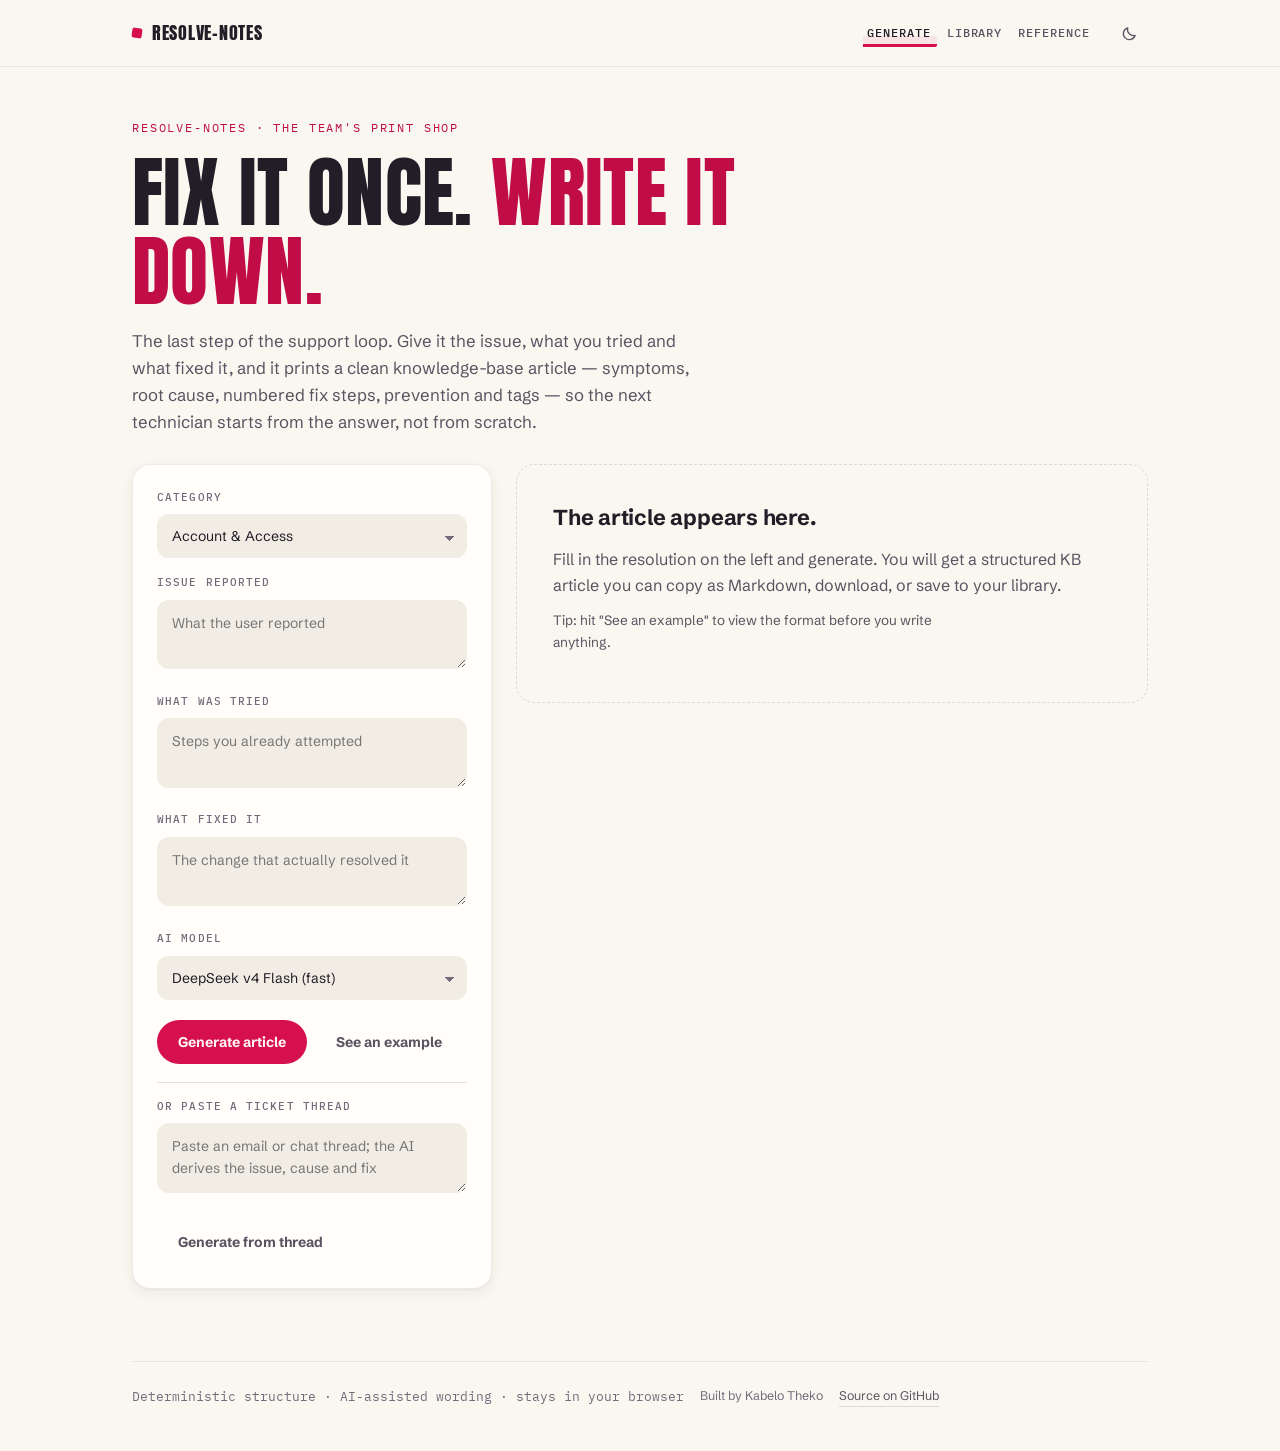
==== commit 2bbf9f16: "design: Print Shop UI overhaul — warm paper + raspberry, Anton caps Complete redesign at the 2026 ba" ====
--- a/docs/index.html
+++ b/docs/index.html
@@ -1,131 +1,217 @@
 <!DOCTYPE html>
-<html lang="en">
+<html lang="en" data-theme="paper">
 <head>
 <meta charset="utf-8" />
 <meta name="viewport" content="width=device-width, initial-scale=1" />
-<title>resolve-notes: turn a fix into a KB article</title>
-<meta name="description" content="Turn a resolved ticket into a clean knowledge base article: symptoms, root cause, fix steps, prevention and tags." />
+<title>resolve-notes — fix it once, write it down</title>
+<meta name="description" content="Turn a resolved ticket into a clean knowledge base article: symptoms, root cause, numbered fix steps, prevention and tags — with a reasoning receipt and a review gate before the team relies on it." />
 <link rel="preconnect" href="https://fonts.googleapis.com" />
 <link rel="preconnect" href="https://fonts.gstatic.com" crossorigin />
-<link href="https://fonts.googleapis.com/css2?family=Newsreader:opsz,wght@6..72,500;6..72,600;6..72,700&family=IBM+Plex+Sans:wght@400;500;600&family=IBM+Plex+Mono:wght@400;500&display=swap" rel="stylesheet" />
+<link href="https://fonts.googleapis.com/css2?family=Anton&family=Schibsted+Grotesk:ital,wght@0,400;0,500;0,700;1,400&family=IBM+Plex+Mono:wght@400;500&display=swap" rel="stylesheet" />
 <style>
-  :root{
-    --bg:#f7f8f6; --surface:#ffffff; --line:#e6e8e3; --ink:#1b211d; --soft:#51584f; --mute:#8a9089;
-    --accent:#15735c; --accent-press:#0f5a47; --paper:#fcfdfb;
-    --radius:12px; --serif:"Newsreader",Georgia,serif; --sans:"IBM Plex Sans",system-ui,sans-serif; --mono:"IBM Plex Mono",monospace;
-    --shadow:0 1px 2px rgba(27,33,29,.04), 0 14px 32px -20px rgba(27,33,29,.3);
-    --motion:420ms cubic-bezier(.16,1,.3,1);
-  }
-  *{box-sizing:border-box}
-  body{margin:0;background:var(--bg);color:var(--ink);font-family:var(--sans);line-height:1.55}
-  .wrap{max-width:1080px;margin:0 auto;padding:0 28px}
-  a{color:inherit}
-  .topbar{position:sticky;top:0;z-index:30;background:rgba(247,248,246,.88);backdrop-filter:blur(8px);border-bottom:1px solid var(--line)}
-  .topbar .row{max-width:1080px;margin:0 auto;padding:13px 28px;display:flex;align-items:center;gap:16px}
-  .brand{display:flex;align-items:center;gap:9px;font-family:var(--serif);font-weight:700;font-size:18px;letter-spacing:-.01em}
-  .brand .dot{width:9px;height:9px;border-radius:50%;background:var(--accent)}
-  .nav{display:flex;gap:4px;margin-left:auto;align-items:center}
-  .nav a{font-size:13px;font-weight:500;color:var(--soft);text-decoration:none;padding:7px 13px;border-radius:8px;border:1px solid transparent;cursor:pointer}
-  .nav a:hover{border-color:var(--line)}
-  .nav a.active{background:var(--accent);color:#fff;border-color:var(--accent)}
-  .hamb{display:none;margin-left:auto;background:transparent;border:1px solid var(--line);border-radius:7px;padding:8px 10px;cursor:pointer}
-  .hamb span{display:block;width:18px;height:2px;background:var(--ink);margin:3px 0;border-radius:2px}
-  @media (max-width:680px){.nav{display:none;position:absolute;top:54px;right:14px;left:14px;flex-direction:column;background:var(--surface);border:1px solid var(--line);border-radius:10px;padding:8px}.nav.open{display:flex}.hamb{display:block}}
-
-  header.mast{padding:46px 0 24px}
-  .eyebrow{font-family:var(--mono);font-size:12px;letter-spacing:.14em;text-transform:uppercase;color:var(--accent)}
-  h1{font-family:var(--serif);font-weight:700;font-size:clamp(30px,5vw,50px);line-height:1.03;letter-spacing:-.01em;margin:13px 0 0;max-width:17ch}
-  .lede{font-size:16.5px;color:var(--soft);margin:13px 0 0;max-width:60ch}
-
-  .view{padding-bottom:72px}
-  .desk{display:grid;grid-template-columns:minmax(0,360px) minmax(0,1fr);gap:28px;align-items:start}
-  @media (max-width:900px){.desk{grid-template-columns:1fr}}
-  .panel{background:var(--surface);border:1px solid var(--line);border-radius:var(--radius);box-shadow:var(--shadow);padding:22px;position:sticky;top:74px}
-  @media (max-width:900px){.panel{position:static}}
-  label{display:block;font-size:12.5px;font-weight:600;margin:13px 0 5px;color:var(--soft)}
-  label:first-child{margin-top:0}
-  select,textarea{width:100%;font-family:var(--sans);font-size:14px;color:var(--ink);background:var(--paper);border:1px solid var(--line);border-radius:9px;padding:10px 12px}
-  textarea{min-height:64px;resize:vertical;line-height:1.5}
-  select:focus,textarea:focus{outline:2px solid var(--accent);outline-offset:2px;border-color:transparent}
-  .rowb{display:flex;gap:9px;margin-top:16px;flex-wrap:wrap}
-  button.btn{font-family:var(--sans);font-size:14px;font-weight:600;border-radius:9px;padding:11px 16px;cursor:pointer;border:1px solid transparent;transition:background var(--motion),border-color var(--motion)}
-  button.btn:active{transform:translateY(1px)}
-  .btn-primary{background:var(--accent);color:#fff}.btn-primary:hover{background:var(--accent-press)}
-  .btn-ghost{background:transparent;color:var(--soft);border:1px solid var(--line)}.btn-ghost:hover{border-color:var(--accent);color:var(--ink)}
-
-  .out{min-height:340px}
-  .empty{border:1px dashed var(--line);border-radius:var(--radius);padding:34px;background:var(--surface)}
-  .empty h3{font-family:var(--serif);font-weight:600;font-size:20px;margin:0 0 8px}
-  .empty p{color:var(--soft);margin:0 0 16px;max-width:54ch}
-  .note{color:var(--mute);font-size:13.5px}
-
-  .article{background:var(--surface);border:1px solid var(--line);border-radius:var(--radius);box-shadow:var(--shadow);padding:30px 34px}
-  .article .kbtag{font-family:var(--mono);font-size:11px;letter-spacing:.14em;text-transform:uppercase;color:var(--accent)}
-  .article h2{font-family:var(--serif);font-weight:700;font-size:27px;line-height:1.15;margin:8px 0 0;letter-spacing:-.01em}
-  .article h3{font-family:var(--mono);font-size:11px;letter-spacing:.12em;text-transform:uppercase;color:var(--mute);margin:22px 0 6px}
-  .article p{margin:0;font-size:15.5px;color:var(--ink);line-height:1.6}
-  .article ol{margin:0;padding-left:20px}
-  .article ol li{font-size:15.5px;color:var(--ink);margin-bottom:6px;line-height:1.55}
-  .tags{display:flex;gap:7px;flex-wrap:wrap;margin-top:22px}
-  .tags span{font-family:var(--mono);font-size:11.5px;color:var(--soft);background:var(--paper);border:1px solid var(--line);border-radius:999px;padding:4px 11px}
-  .artbar{display:flex;gap:9px;margin-top:18px;flex-wrap:wrap}
-
-  .libitem{background:var(--surface);border:1px solid var(--line);border-radius:var(--radius);box-shadow:var(--shadow);padding:16px 18px;margin-bottom:11px}
-  .libitem .lt{font-family:var(--serif);font-weight:600;font-size:17px}
-  .libitem .lm{font-family:var(--mono);font-size:11.5px;color:var(--mute);margin-top:3px}
-  .libitem .lb{display:flex;gap:8px;margin-top:11px;flex-wrap:wrap}
-  .ref h2{font-family:var(--serif);font-weight:600;font-size:18px;margin:24px 0 10px}
-  .ref p{color:var(--soft);max-width:64ch}
-  pre.md{font-family:var(--mono);font-size:12.5px;background:var(--paper);border:1px solid var(--line);border-radius:var(--radius);padding:16px;white-space:pre-wrap;line-height:1.55;margin:14px 0 0}
-  .receipt{font-family:var(--mono);font-size:11px;color:var(--soft);background:var(--paper);border:1px solid var(--line);border-left:3px solid var(--accent);border-radius:8px;padding:9px 12px;margin:14px 0 4px;line-height:1.55}
-  .receipt b{color:var(--ink);font-weight:600}
-  .badge{display:inline-block;font-family:var(--mono);font-size:10px;letter-spacing:.05em;text-transform:uppercase;padding:3px 9px;border-radius:999px;margin-left:9px;vertical-align:middle;border:1px solid var(--line);white-space:nowrap}
-  .badge.review{background:#fff7ed;color:#9a5b1e;border-color:#f0d8b8}
-  .badge.ok{background:#ecf6f1;color:var(--accent-press);border-color:#bfe2d4}
-  .libtools{display:flex;gap:9px;flex-wrap:wrap;align-items:center;margin-bottom:14px}
-  .search{flex:1;min-width:200px;font-family:var(--sans);font-size:14px;color:var(--ink);background:var(--surface);border:1px solid var(--line);border-radius:9px;padding:9px 12px}
-  .search:focus{outline:2px solid var(--accent);outline-offset:2px;border-color:transparent}
-  .chips{display:flex;gap:6px;flex-wrap:wrap;margin-bottom:18px}
-  .chip{font-family:var(--mono);font-size:11.5px;color:var(--soft);background:var(--surface);border:1px solid var(--line);border-radius:999px;padding:5px 11px;cursor:pointer;user-select:none}
-  .chip:hover{border-color:var(--accent);color:var(--ink)}
-  .chip.on{background:var(--accent);color:#fff;border-color:var(--accent)}
-  .related{margin-top:24px;border-top:1px solid var(--line);padding-top:15px}
-  .related h3{font-family:var(--mono);font-size:11px;letter-spacing:.12em;text-transform:uppercase;color:var(--mute);margin:0 0 9px}
-  .related a{display:inline-block;font-size:13.5px;color:var(--accent-press);background:var(--paper);border:1px solid var(--line);border-radius:8px;padding:6px 11px;margin:0 7px 7px 0;cursor:pointer;text-decoration:none}
-  .related a:hover{border-color:var(--accent)}
-
-  .enter{opacity:0;transform:translateY(8px);animation:rise var(--motion) forwards}
-  @keyframes rise{to{opacity:1;transform:none}}
-  @media (max-width:560px){
-    .topbar .row{padding:11px 16px}
-    h1{font-size:30px}
-    .article{padding:22px 20px}
-    .article h2{font-size:23px}
-    pre.md{font-size:11.5px}
-  }
-  @media (prefers-reduced-motion:reduce){.enter{animation:none;opacity:1;transform:none}button{transition:none}}
-  footer{border-top:1px solid var(--line);padding:22px 0 40px;color:var(--mute);font-size:12.5px;display:flex;gap:16px;flex-wrap:wrap}
-  footer a{color:var(--soft);text-decoration:none;border-bottom:1px solid var(--line)}
-  .src-note{font-family:var(--mono)}
+/* ════════════════════════════════════════════════════════════════
+   RESOLVE-NOTES v2 · "THE PRINT SHOP" — fix it once, write it down,
+   print it for the team. Warm paper, raspberry ink, Anton caps.
+   Every AI draft is PRINTED MATTER: receipted, reviewed, approved.
+   Themes: paper (default) · ink-room (dark)
+   ════════════════════════════════════════════════════════════════ */
+:root{
+  --display:"Anton",Impact,sans-serif;
+  --serif:"Schibsted Grotesk",system-ui,sans-serif; /* legacy alias: headings */
+  --sans:"Schibsted Grotesk",system-ui,sans-serif;
+  --mono:"IBM Plex Mono",ui-monospace,monospace;
+  --radius:12px;--radius-lg:18px;--radius-pill:999px;
+  --motion:300ms cubic-bezier(.2,0,0,1);
+  --spring:cubic-bezier(.34,1.26,.5,1);
+  --emph:cubic-bezier(.05,.7,.1,1);
+  --page-max:1080px;
+}
+:root,html[data-theme="paper"]{
+  color-scheme:light;
+  --bg:#FAF7F1;              /* warm print paper        */
+  --surface:#FFFEFB;
+  --paper:#F1EDE4;           /* legacy alias: wells     */
+  --line:rgba(34,29,38,.13);
+  --line-soft:rgba(34,29,38,.08);
+  --ink:#221D26;             /* 15.4:1                  */
+  --soft:#5A5361;            /* 7.3:1 on card           */
+  --mute:#736B7C;
+  --accent:#D6104F;          /* raspberry ink           */
+  --accent-press:#B50D42;
+  --accent-text:#C00D47;     /* 5.8:1 on paper          */
+  --accent-soft:rgba(214,16,79,.08);
+  --on-accent:#FFF5F8;       /* 4.9:1                   */
+  --review:#9A5B1E;   --review-bg:rgba(176,108,32,.12);
+  --ok:#1E6E48;       --ok-bg:rgba(30,110,72,.10);
+  --shadow:0 1px 2px rgba(34,29,38,.05),0 4px 14px rgba(34,29,38,.06);
+  --shadow-md:0 14px 34px -12px rgba(34,29,38,.18);
+  --focus:0 0 0 2px var(--bg),0 0 0 4px var(--accent);
+  --accent-press-legacy:var(--accent-press);
+}
+html[data-theme="ink-room"]{
+  color-scheme:dark;
+  --bg:#16121A;
+  --surface:#221C28;
+  --paper:#0F0C13;
+  --line:rgba(240,234,242,.13);
+  --line-soft:rgba(240,234,242,.08);
+  --ink:#F0EAF2;             /* 15.6:1                  */
+  --soft:#BBB2C4;            /* 8.1:1 on card           */
+  --mute:#948BA0;
+  --accent:#FF7BA9;          /* pink plate              */
+  --accent-press:#FF98BC;
+  --accent-text:#FF7BA9;     /* 7.6:1                   */
+  --accent-soft:rgba(255,123,169,.10);
+  --on-accent:#3A0A1E;       /* 7.0:1                   */
+  --review:#E9B96A;   --review-bg:rgba(233,185,106,.10);
+  --ok:#83CFA0;       --ok-bg:rgba(131,207,160,.10);
+  --shadow:0 1px 3px rgba(0,0,0,.4);
+  --shadow-md:0 14px 34px rgba(0,0,0,.5);
+  --focus:0 0 0 2px var(--bg),0 0 0 4px var(--accent);
+}
+
+*{box-sizing:border-box}
+body{margin:0;background:var(--bg);color:var(--ink);font-family:var(--sans);line-height:1.6;-webkit-font-smoothing:antialiased;transition:background var(--motion)}
+.wrap{max-width:var(--page-max);margin:0 auto;padding:0 clamp(16px,4vw,32px)}
+a{color:inherit}
+
+/* ── nav: marker-highlight tabs ── */
+.topbar{position:sticky;top:0;z-index:30;background:color-mix(in srgb,var(--bg) 90%,transparent);backdrop-filter:blur(10px);border-bottom:1px solid var(--line-soft)}
+.topbar .row{max-width:var(--page-max);margin:0 auto;padding:14px clamp(16px,4vw,32px);display:flex;align-items:center;gap:16px}
+.brand{display:flex;align-items:center;gap:10px;font-family:var(--display);font-weight:400;font-size:1.15rem;letter-spacing:.04em;text-transform:uppercase}
+.brand .dot{width:10px;height:10px;border-radius:2px;background:var(--accent);transform:rotate(8deg)}
+.nav{display:flex;gap:8px;margin-left:auto;align-items:center;overflow-x:auto;scrollbar-width:none}
+.nav::-webkit-scrollbar{display:none}
+.nav a{font-family:var(--mono);font-size:12px;font-weight:500;letter-spacing:.08em;text-transform:uppercase;color:var(--soft);text-decoration:none;padding:8px 4px;cursor:pointer;position:relative;white-space:nowrap;transition:color var(--motion)}
+.nav a:hover{color:var(--ink)}
+.nav a.active{color:var(--ink)}
+.nav a.active::after{content:"";position:absolute;left:-2px;right:-2px;bottom:4px;height:8px;background:var(--accent-soft);border-bottom:3px solid var(--accent);border-radius:2px;z-index:-1}
+.nav a:focus-visible{outline:none;box-shadow:var(--focus);border-radius:4px}
+.themebtn{appearance:none;background:transparent;border:none;color:var(--soft);width:38px;height:38px;border-radius:var(--radius-pill);cursor:pointer;display:inline-flex;align-items:center;justify-content:center;flex:none;transition:color var(--motion),background var(--motion)}
+.themebtn:hover{color:var(--ink);background:var(--accent-soft)}
+.themebtn:focus-visible{outline:none;box-shadow:var(--focus)}
+.themebtn svg{width:17px;height:17px;stroke:currentColor;stroke-width:1.8;fill:none;stroke-linecap:round;stroke-linejoin:round}
+.hamb{display:none}
+
+/* ── masthead ── */
+header.mast{padding:52px 0 28px}
+.eyebrow{font-family:var(--mono);font-size:11.5px;letter-spacing:.16em;text-transform:uppercase;color:var(--accent-text)}
+h1{font-family:var(--display);font-weight:400;font-size:clamp(2.6rem,1.6rem + 4.6vw,4.9rem);line-height:1;letter-spacing:.005em;text-transform:uppercase;margin:16px 0 0;max-width:16ch;color:var(--ink)}
+h1 .mark{color:var(--accent-text)}
+.lede{font-size:1.05rem;color:var(--soft);margin:18px 0 0;max-width:58ch;text-wrap:pretty}
+
+.view{padding-bottom:72px}
+.desk{display:grid;grid-template-columns:minmax(0,360px) minmax(0,1fr);gap:24px;align-items:start}
+@media (max-width:900px){.desk{grid-template-columns:1fr}}
+.panel{background:var(--surface);border:1px solid var(--line-soft);border-radius:var(--radius-lg);box-shadow:var(--shadow);padding:24px;position:sticky;top:78px}
+@media (max-width:900px){.panel{position:static}}
+label{display:block;font-family:var(--mono);font-size:11px;font-weight:500;letter-spacing:.1em;text-transform:uppercase;margin:16px 0 8px;color:var(--mute)}
+label:first-child{margin-top:0}
+select,textarea{width:100%;font-family:var(--sans);font-size:14px;color:var(--ink);background:var(--paper);border:1px solid transparent;border-radius:var(--radius);padding:12px 14px;transition:border-color var(--motion),background var(--motion)}
+textarea{min-height:64px;resize:vertical;line-height:1.55}
+select:hover,textarea:hover{border-color:var(--line)}
+select:focus,textarea:focus{outline:none;background:var(--surface);border-color:var(--accent);box-shadow:0 0 0 3px var(--accent-soft)}
+select{appearance:none;background-image:linear-gradient(45deg,transparent 49%,var(--mute) 50%),linear-gradient(135deg,var(--mute) 50%,transparent 51%);background-position:calc(100% - 16px) 55%,calc(100% - 12px) 55%;background-size:5px 5px;background-repeat:no-repeat;padding-right:38px;cursor:pointer}
+.rowb{display:flex;gap:8px;margin-top:20px;flex-wrap:wrap}
+button.btn{font-family:var(--sans);font-size:14px;font-weight:700;border-radius:var(--radius-pill);padding:12px 20px;cursor:pointer;border:1px solid transparent;transition:background var(--motion),border-color var(--motion),color var(--motion),transform 130ms var(--spring)}
+button.btn:hover{transform:translateY(-1px)}
+button.btn:active{transform:scale(.97)}
+button.btn:focus-visible{outline:none;box-shadow:var(--focus)}
+.btn-primary{background:var(--accent);color:var(--on-accent)}
+.btn-primary:hover{background:var(--accent-press)}
+.btn-ghost{background:transparent;color:var(--soft);border:1px solid var(--line)}
+.btn-ghost:hover{border-color:var(--accent);color:var(--ink)}
+
+.out{min-height:340px}
+.empty{border:1.5px dashed var(--line);border-radius:var(--radius-lg);padding:36px;background:transparent}
+.empty h3{font-family:var(--sans);font-weight:700;font-size:1.35rem;letter-spacing:-.01em;margin:0 0 12px}
+.empty p{color:var(--soft);margin:0 0 12px;max-width:54ch}
+.empty code{font-family:var(--mono);font-size:.85em;background:var(--paper);padding:2px 8px;border-radius:6px}
+.note{color:var(--mute);font-size:13.5px}
+
+/* ── the printed article ── */
+.article{background:var(--surface);border:1px solid var(--line-soft);border-radius:var(--radius-lg);box-shadow:var(--shadow-md);padding:36px clamp(20px,4vw,40px);position:relative;overflow:hidden}
+.article::before{content:"";position:absolute;top:0;left:0;right:0;height:6px;background:repeating-linear-gradient(90deg,var(--accent) 0 14px,transparent 14px 22px)}
+.article .kbtag{font-family:var(--mono);font-size:11px;letter-spacing:.16em;text-transform:uppercase;color:var(--accent-text)}
+.article h2{font-family:var(--sans);font-weight:700;font-size:clamp(1.5rem,1.2rem + 1.4vw,2rem);line-height:1.12;margin:12px 0 0;letter-spacing:-.02em}
+.article h3{font-family:var(--mono);font-size:11px;letter-spacing:.14em;text-transform:uppercase;color:var(--mute);margin:28px 0 8px;display:flex;align-items:center;gap:10px}
+.article h3::after{content:"";flex:1;height:1px;background:var(--line-soft)}
+.article p{margin:0;font-size:15.5px;color:var(--ink);line-height:1.65;max-width:66ch}
+.article ol{margin:0;padding-left:0;counter-reset:step;list-style:none}
+.article ol li{font-size:15.5px;color:var(--ink);margin-bottom:12px;line-height:1.6;counter-increment:step;display:flex;gap:12px;align-items:baseline}
+.article ol li::before{content:counter(step);font-family:var(--mono);font-size:12px;color:var(--accent-text);background:var(--accent-soft);border-radius:var(--radius-pill);min-width:24px;height:24px;display:inline-flex;align-items:center;justify-content:center;flex:none;transform:translateY(3px)}
+.tags{display:flex;gap:8px;flex-wrap:wrap;margin-top:24px}
+.tags span{font-family:var(--mono);font-size:11.5px;color:var(--soft);background:var(--paper);border-radius:var(--radius-pill);padding:4px 16px}
+.artbar{display:flex;gap:8px;margin-top:20px;flex-wrap:wrap}
+
+.receipt{font-family:var(--mono);font-size:11px;color:var(--soft);background:var(--paper);border-radius:var(--radius);padding:12px 16px;margin:16px 0 4px;line-height:1.6}
+.receipt b{color:var(--ink);font-weight:500}
+.badge{display:inline-block;font-family:var(--mono);font-size:10px;letter-spacing:.08em;text-transform:uppercase;padding:4px 12px;border-radius:4px;margin-left:12px;vertical-align:middle;white-space:nowrap;transform:rotate(-1deg)}
+.badge.review{background:var(--review-bg);color:var(--review);box-shadow:inset 0 0 0 1.5px var(--review)}
+.badge.ok{background:var(--ok-bg);color:var(--ok);box-shadow:inset 0 0 0 1.5px var(--ok)}
+
+.libitem{background:var(--surface);border:1px solid var(--line-soft);border-radius:var(--radius-lg);box-shadow:var(--shadow);padding:20px;margin-bottom:12px;transition:transform 130ms var(--spring),border-color var(--motion)}
+.libitem:hover{transform:translateY(-2px);border-color:var(--line)}
+.libitem .lt{font-family:var(--sans);font-weight:700;font-size:1.1rem;letter-spacing:-.01em}
+.libitem .lm{font-family:var(--mono);font-size:11.5px;color:var(--mute);margin-top:8px}
+.libitem .lb{display:flex;gap:8px;margin-top:14px;flex-wrap:wrap}
+.ref h2{font-family:var(--sans);font-weight:700;font-size:1.35rem;letter-spacing:-.015em;margin:32px 0 12px}
+.ref h2:first-child{margin-top:0}
+.ref p{color:var(--soft);max-width:64ch;line-height:1.7}
+.ref b{color:var(--ink)}
+.ref code{font-family:var(--mono);font-size:.85em;background:var(--paper);padding:2px 8px;border-radius:6px;color:var(--ink)}
+pre.md{font-family:var(--mono);font-size:12.5px;background:var(--paper);border-radius:var(--radius);padding:20px;white-space:pre-wrap;line-height:1.6;margin:16px 0 0;color:var(--ink)}
+
+.libtools{display:flex;gap:8px;flex-wrap:wrap;align-items:center;margin-bottom:16px}
+.search{flex:1;min-width:200px;font-family:var(--sans);font-size:14px;color:var(--ink);background:var(--surface);border:1px solid var(--line);border-radius:var(--radius-pill);padding:12px 20px}
+.search:focus{outline:none;border-color:var(--accent);box-shadow:0 0 0 3px var(--accent-soft)}
+.chips{display:flex;gap:6px;flex-wrap:wrap;margin-bottom:20px}
+.chip{font-family:var(--mono);font-size:11.5px;color:var(--soft);background:var(--surface);border:1px solid var(--line);border-radius:var(--radius-pill);padding:8px 16px;cursor:pointer;user-select:none;transition:all var(--motion)}
+.chip:hover{border-color:var(--accent);color:var(--ink)}
+.chip.on{background:var(--accent);color:var(--on-accent);border-color:var(--accent)}
+.related{margin-top:28px;border-top:1px dashed var(--line);padding-top:16px}
+.related h3{font-family:var(--mono);font-size:11px;letter-spacing:.14em;text-transform:uppercase;color:var(--mute);margin:0 0 12px}
+.related a{display:inline-block;font-size:13.5px;font-weight:500;color:var(--accent-text);background:var(--accent-soft);border-radius:var(--radius-pill);padding:8px 16px;margin:0 8px 8px 0;cursor:pointer;text-decoration:none;transition:transform 130ms var(--spring)}
+.related a:hover{transform:translateY(-1px)}
+
+.enter{opacity:0;transform:translateY(10px);animation:rise 420ms var(--emph) forwards}
+@keyframes rise{to{opacity:1;transform:none}}
+@media (max-width:560px){
+  .topbar .row{padding:12px 16px}
+  .article{padding:28px 20px}
+  pre.md{font-size:11.5px}
+}
+@media (prefers-reduced-motion:reduce){
+  *,*::before,*::after{animation-duration:.01ms !important;transition-duration:.01ms !important}
+  .enter{animation:none;opacity:1;transform:none}
+}
+footer{border-top:1px solid var(--line-soft);padding:24px 0 44px;color:var(--mute);font-size:12.5px;display:flex;gap:16px;flex-wrap:wrap}
+footer a{color:var(--soft);text-decoration:none;border-bottom:1px solid var(--line)}
+footer a:hover{color:var(--ink)}
+footer a:focus-visible{outline:none;box-shadow:var(--focus)}
+.src-note{font-family:var(--mono)}
 </style>
 </head>
 <body>
 <div class="topbar">
   <div class="row">
     <div class="brand"><span class="dot"></span> resolve-notes</div>
-    <button class="hamb" id="hamb" aria-label="Menu"><span></span><span></span><span></span></button>
+    <button class="hamb" id="hamb" aria-label="Menu" hidden><span></span><span></span><span></span></button>
     <nav class="nav" id="nav">
       <a data-view="generate" class="active">Generate</a>
       <a data-view="library">Library</a>
       <a data-view="reference">Reference</a>
     </nav>
+    <button class="themebtn" id="themebtn" aria-pressed="false" aria-label="Switch to ink-room theme">
+      <svg viewBox="0 0 24 24" aria-hidden="true"><path d="M20 14.5A8.5 8.5 0 0 1 9.5 4 8.5 8.5 0 1 0 20 14.5z"/></svg>
+    </button>
   </div>
 </div>
 <div class="wrap">
   <header class="mast">
-    <div class="eyebrow">resolve-notes · knowledge base</div>
-    <h1>Turn a fix into a KB article.</h1>
-    <p class="lede">The last step of the support loop. Give it the issue, what you tried and what fixed it, and it writes a clean knowledge base article with symptoms, root cause, fix steps, prevention and tags, so the next technician does not start from scratch.</p>
+    <div class="eyebrow">resolve-notes · the team's print shop</div>
+    <h1>Fix it once. <span class="mark">Write it down.</span></h1>
+    <p class="lede">The last step of the support loop. Give it the issue, what you tried and what fixed it, and it prints a clean knowledge-base article — symptoms, root cause, numbered fix steps, prevention and tags — so the next technician starts from the answer, not from scratch.</p>
   </header>
   <main id="main"></main>
   <footer>
@@ -135,6 +221,24 @@
   </footer>
 </div>
 
+<script>
+(function(){
+  try{var s=localStorage.getItem("rn-theme");if(s)document.documentElement.dataset.theme=s;}catch(e){}
+  var b=document.getElementById("themebtn");
+  function apply(t){
+    document.documentElement.dataset.theme=t;
+    var dark=t==="ink-room";
+    b.setAttribute("aria-pressed",String(dark));
+    b.setAttribute("aria-label",dark?"Switch to paper (light) theme":"Switch to ink-room theme");
+    b.innerHTML=dark
+      ?'<svg viewBox="0 0 24 24" aria-hidden="true"><circle cx="12" cy="12" r="4.2" stroke="currentColor" stroke-width="1.8" fill="none"/><path stroke="currentColor" stroke-width="1.8" stroke-linecap="round" d="M12 2.5v2.7M12 18.8v2.7M2.5 12h2.7M18.8 12h2.7M5 5l1.9 1.9M17.1 17.1 19 19M19 5l-1.9 1.9M6.9 17.1 5 19"/></svg>'
+      :'<svg viewBox="0 0 24 24" aria-hidden="true"><path d="M20 14.5A8.5 8.5 0 0 1 9.5 4 8.5 8.5 0 1 0 20 14.5z" stroke="currentColor" stroke-width="1.8" fill="none" stroke-linecap="round" stroke-linejoin="round"/></svg>';
+    try{localStorage.setItem("rn-theme",t);}catch(e){}
+  }
+  b.addEventListener("click",function(){apply(document.documentElement.dataset.theme==="ink-room"?"paper":"ink-room");});
+  if(document.documentElement.dataset.theme==="ink-room")apply("ink-room");
+})();
+</script>
 <script>
 const SAMPLE={title:"Outlook stuck in 'Disconnected' after password change",symptoms:"After a password reset, Outlook showed 'Disconnected' and kept prompting for credentials, while webmail worked normally.",root_cause:"Windows had cached the old credentials in Credential Manager, so Outlook kept presenting the expired password to Exchange.",fix_steps:["Confirm webmail works to prove the account and new password are valid.","Close Outlook fully.","Open Credential Manager and remove the stale entries under Windows Credentials for the mail/Office host.","Reopen Outlook and sign in with the new password when prompted.","Verify send and receive both work."],prevention:"After any password reset, clear cached Office credentials in the same session so the new password is the only one stored.",tags:["outlook","exchange","credentials","password-reset","m365"],_meta:{model:"DeepSeek v4 Flash",task:"illustrative example",ts:"2026-06-18T09:24:00.000Z"},_status:"reviewed",_category:"Email"};
 
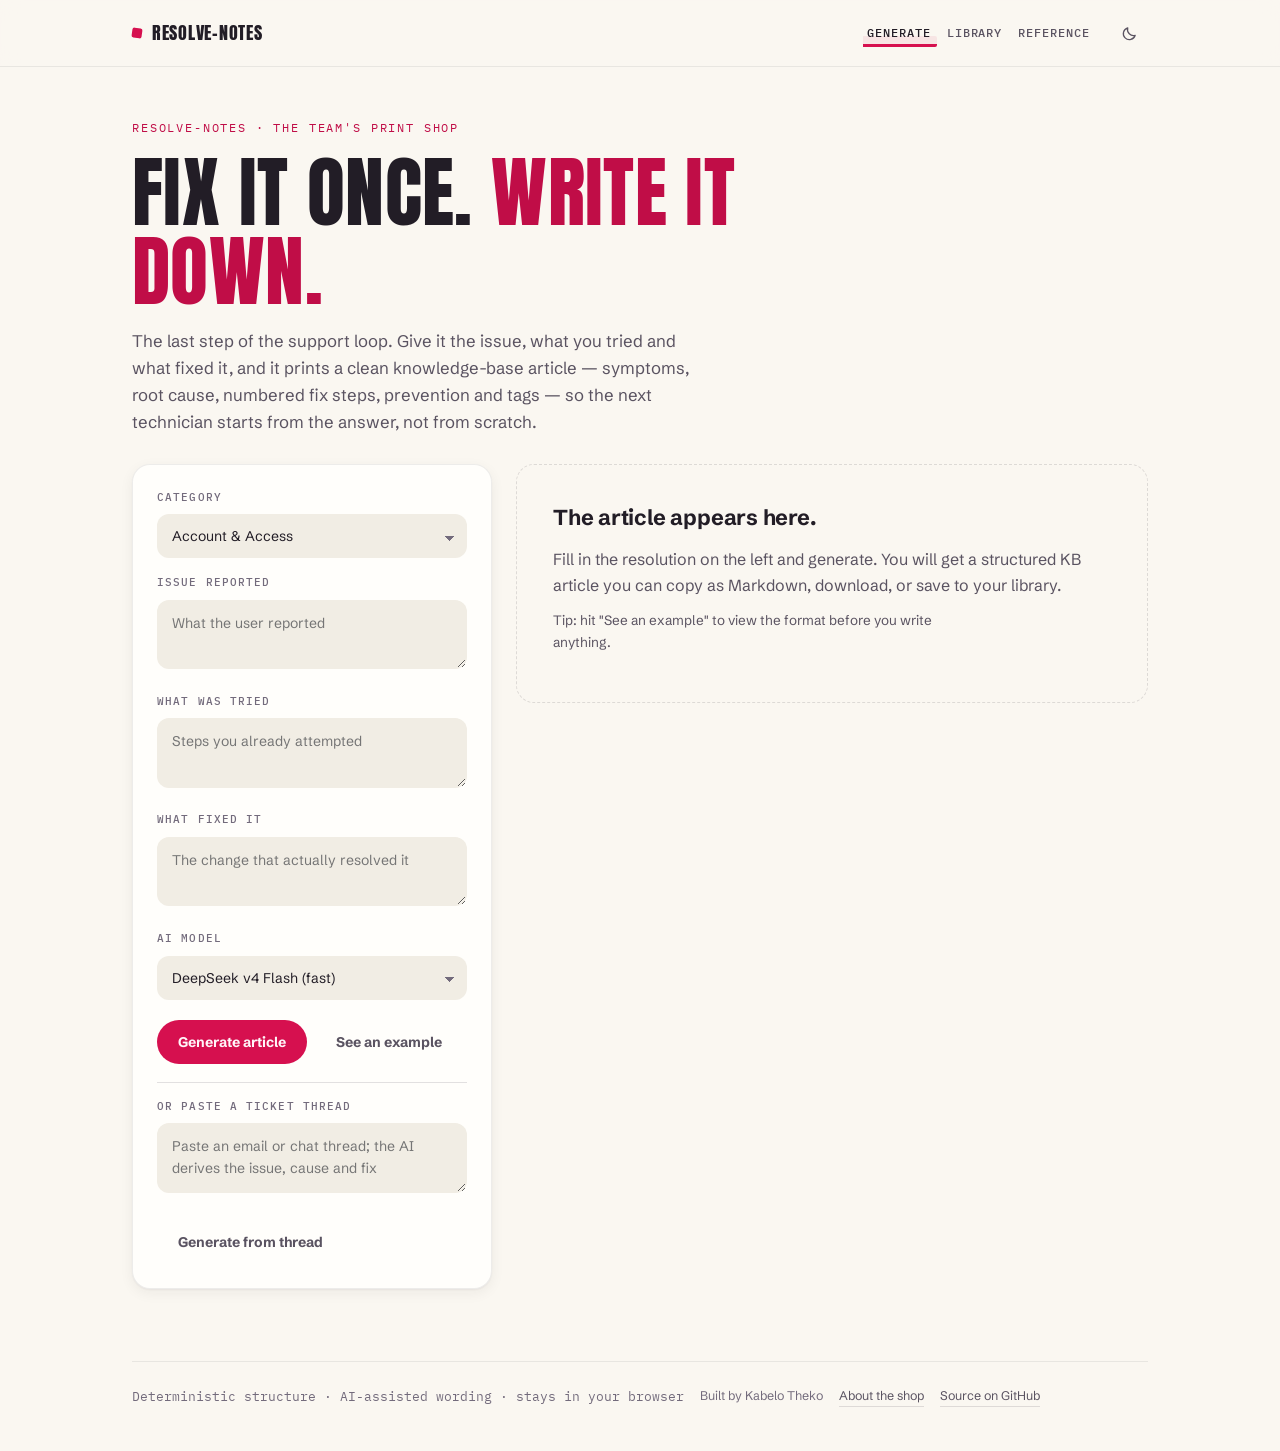
==== commit fce9fff3: "design: link landing page from app footer (follow-up to #2)" ====
--- a/docs/index.html
+++ b/docs/index.html
@@ -217,6 +217,7 @@
   <footer>
     <span class="src-note">Deterministic structure · AI-assisted wording · stays in your browser</span>
     <span>Built by Kabelo Theko</span>
+    <a href="landing.html">About the shop</a>
     <a href="https://github.com/Kabelo-Theko/resolve-notes" target="_blank" rel="noopener noreferrer">Source on GitHub</a>
   </footer>
 </div>
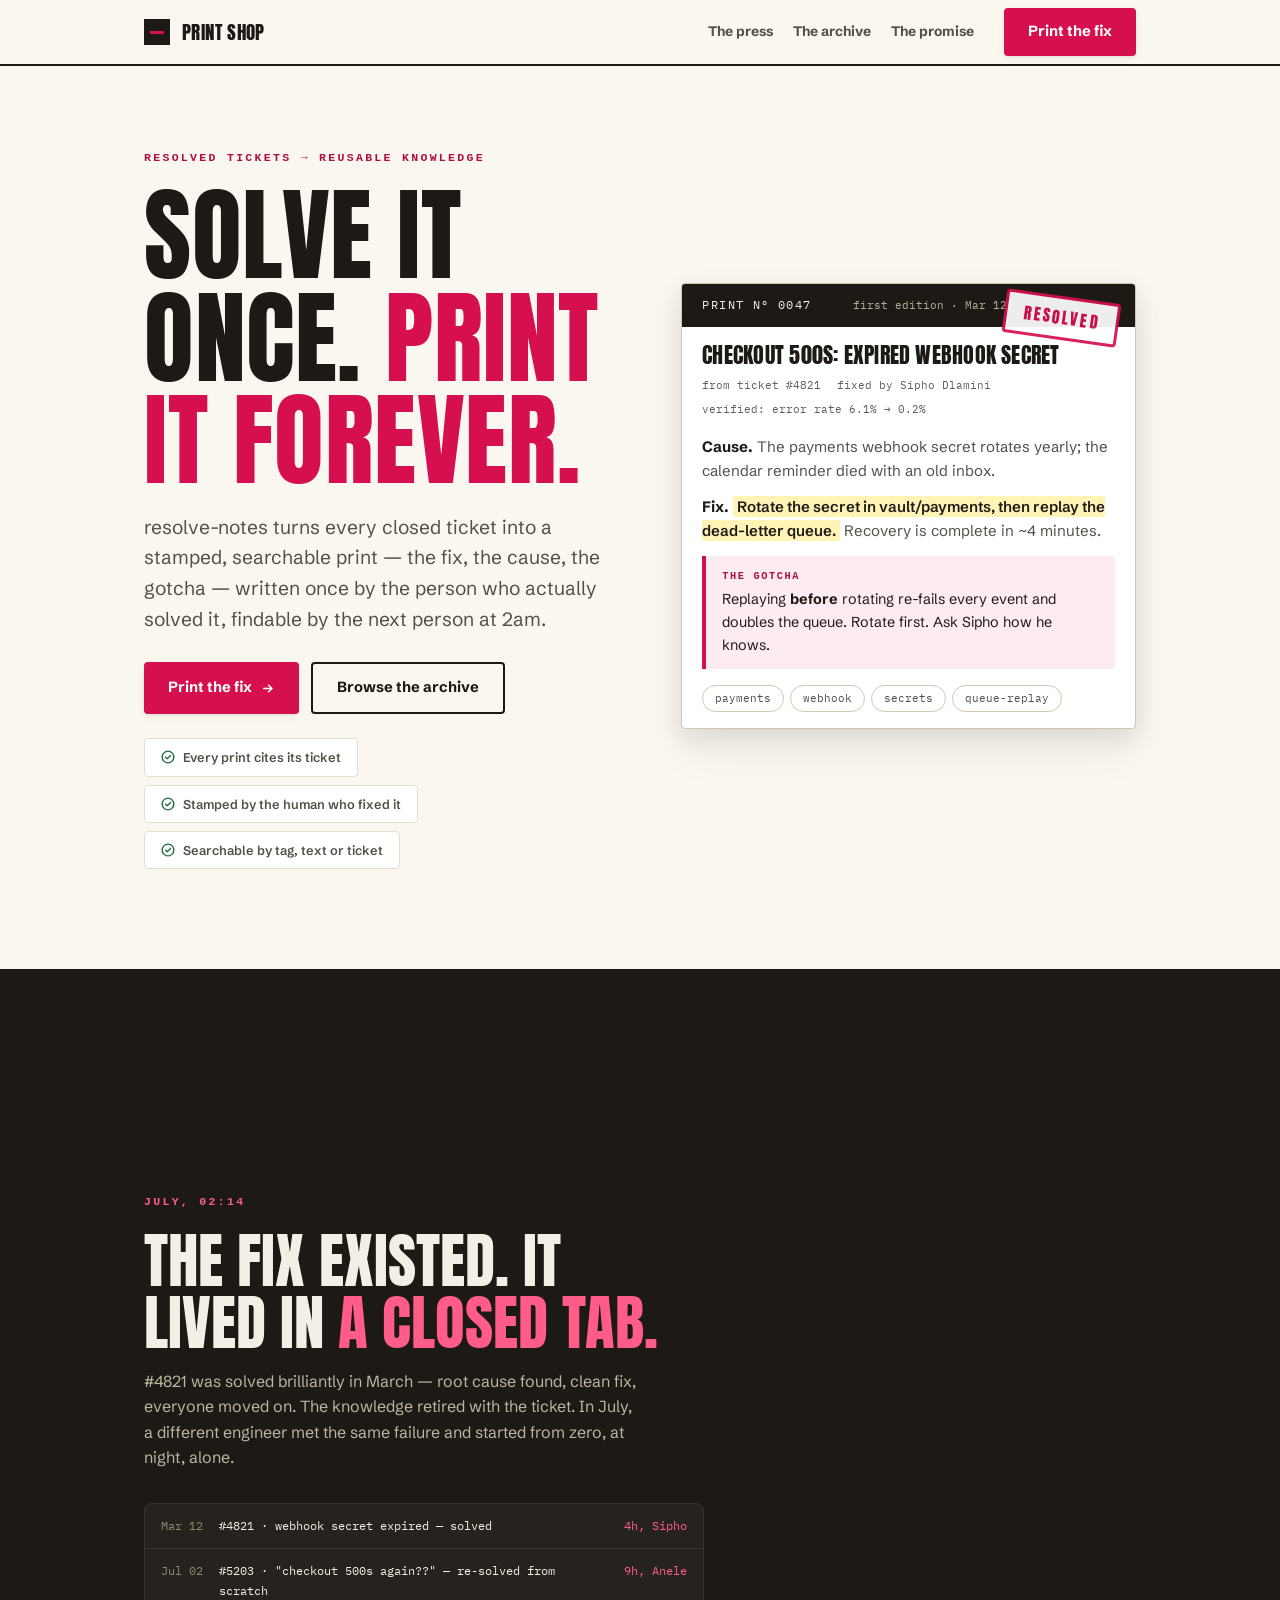
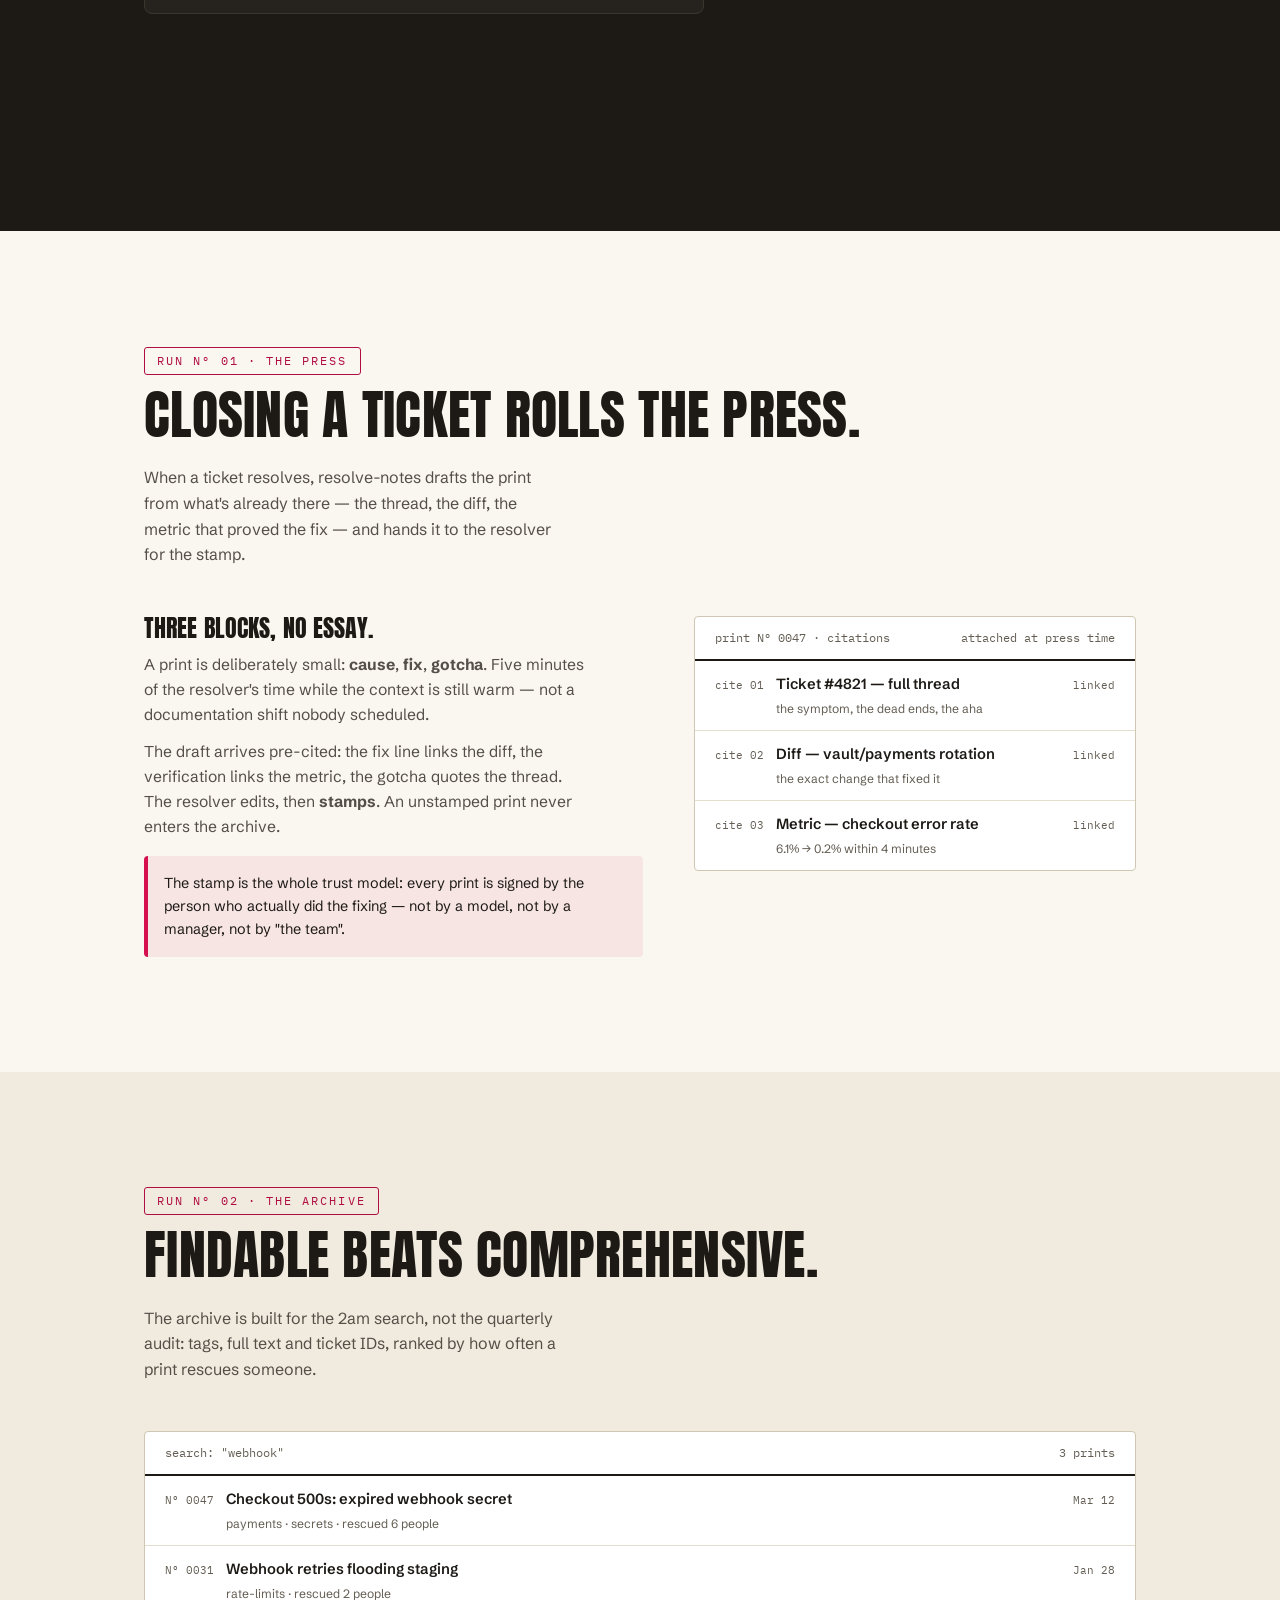
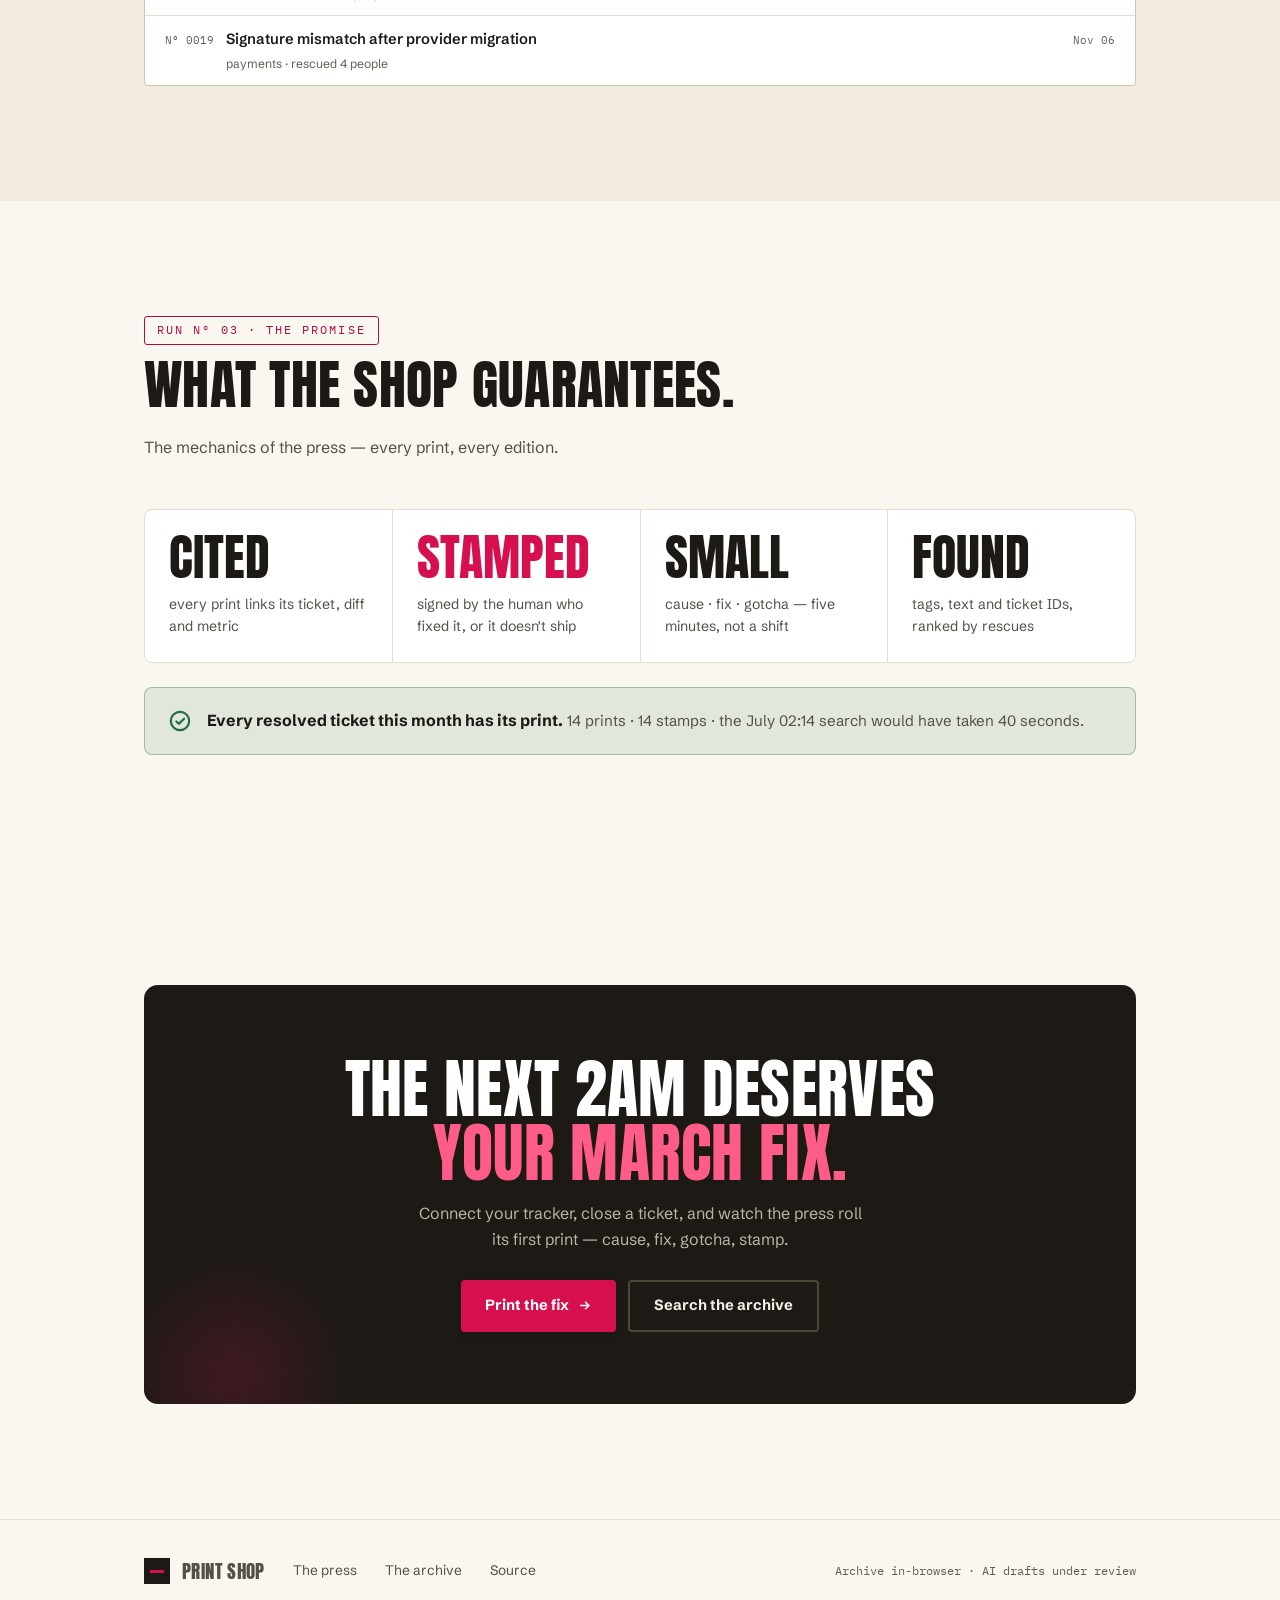
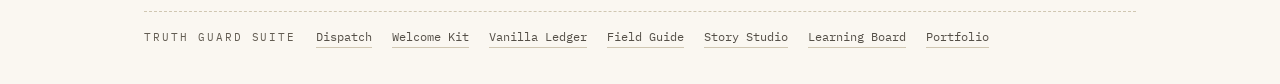
==== commit 98692e2c: "structure: landing page at /, app at /app/ — one coherent funnel" ====
--- a/docs/index.html
+++ b/docs/index.html
@@ -1,457 +1,414 @@
 <!DOCTYPE html>
-<html lang="en" data-theme="paper">
+<html lang="en">
 <head>
-<meta charset="utf-8" />
-<meta name="viewport" content="width=device-width, initial-scale=1" />
-<title>resolve-notes — fix it once, write it down</title>
-<meta name="description" content="Turn a resolved ticket into a clean knowledge base article: symptoms, root cause, numbered fix steps, prevention and tags — with a reasoning receipt and a review gate before the team relies on it." />
-<link rel="preconnect" href="https://fonts.googleapis.com" />
-<link rel="preconnect" href="https://fonts.gstatic.com" crossorigin />
-<link href="https://fonts.googleapis.com/css2?family=Anton&family=Schibsted+Grotesk:ital,wght@0,400;0,500;0,700;1,400&family=IBM+Plex+Mono:wght@400;500&display=swap" rel="stylesheet" />
+<meta charset="UTF-8">
+<meta name="viewport" content="width=device-width, initial-scale=1">
+<title>resolve-notes — solve it once, print it forever</title>
+<meta name="description" content="resolve-notes turns every closed ticket into a stamped, searchable print — the fix, the cause, the gotcha — written once by the person who actually solved it, findable by the next person at 2am.">
+<meta property="og:title" content="resolve-notes — solve it once, print it forever">
+<meta property="og:description" content="Resolved tickets become stamped, searchable knowledge prints — cited to their ticket, signed by their fixer.">
+<link rel="icon" href="data:image/svg+xml,%3Csvg xmlns='http://www.w3.org/2000/svg' viewBox='0 0 64 64'%3E%3Crect width='64' height='64' rx='10' fill='%23FAF7F1'/%3E%3Crect x='10' y='12' width='44' height='8' fill='%231D1A16'/%3E%3Crect x='10' y='26' width='30' height='5' rx='2' fill='%23D6104F'/%3E%3Crect x='10' y='37' width='38' height='4' rx='2' fill='%231D1A16' opacity='.35'/%3E%3Crect x='10' y='46' width='24' height='4' rx='2' fill='%231D1A16' opacity='.35'/%3E%3C/svg%3E">
+<link rel="preconnect" href="https://fonts.googleapis.com">
+<link rel="preconnect" href="https://fonts.gstatic.com" crossorigin>
+<link href="https://fonts.googleapis.com/css2?family=Anton&family=Schibsted+Grotesk:ital,wght@0,400;0,500;0,700;1,400&family=IBM+Plex+Mono:ital,wght@0,400;0,500;0,600;1,400&display=swap" rel="stylesheet">
 <style>
-/* ════════════════════════════════════════════════════════════════
-   RESOLVE-NOTES v2 · "THE PRINT SHOP" — fix it once, write it down,
-   print it for the team. Warm paper, raspberry ink, Anton caps.
-   Every AI draft is PRINTED MATTER: receipted, reviewed, approved.
-   Themes: paper (default) · ink-room (dark)
-   ════════════════════════════════════════════════════════════════ */
-:root{
-  --display:"Anton",Impact,sans-serif;
-  --serif:"Schibsted Grotesk",system-ui,sans-serif; /* legacy alias: headings */
-  --sans:"Schibsted Grotesk",system-ui,sans-serif;
-  --mono:"IBM Plex Mono",ui-monospace,monospace;
-  --radius:12px;--radius-lg:18px;--radius-pill:999px;
-  --motion:300ms cubic-bezier(.2,0,0,1);
-  --spring:cubic-bezier(.34,1.26,.5,1);
-  --emph:cubic-bezier(.05,.7,.1,1);
-  --page-max:1080px;
+@layer reset, tokens, base, components, utilities;
+@layer reset {
+  *,*::before,*::after{box-sizing:border-box;margin:0;padding:0;min-width:0}
+  html{-webkit-text-size-adjust:100%}
+  body{line-height:1.6;-webkit-font-smoothing:antialiased;overflow-x:clip}
+  img,svg{display:block;max-width:100%}
+  a{color:inherit;text-decoration:none}
+  button{font:inherit;color:inherit;background:none;border:none;cursor:pointer}
+  :focus:not(:focus-visible){outline:none}
+  :focus-visible{outline:2px solid var(--focus);outline-offset:2px;border-radius:3px}
+  ::selection{background:var(--red);color:#fff}
+  @media (prefers-reduced-motion:no-preference){html{scroll-behavior:smooth}}
 }
-:root,html[data-theme="paper"]{
-  color-scheme:light;
-  --bg:#FAF7F1;              /* warm print paper        */
-  --surface:#FFFEFB;
-  --paper:#F1EDE4;           /* legacy alias: wells     */
-  --line:rgba(34,29,38,.13);
-  --line-soft:rgba(34,29,38,.08);
-  --ink:#221D26;             /* 15.4:1                  */
-  --soft:#5A5361;            /* 7.3:1 on card           */
-  --mute:#736B7C;
-  --accent:#D6104F;          /* raspberry ink           */
-  --accent-press:#B50D42;
-  --accent-text:#C00D47;     /* 5.8:1 on paper          */
-  --accent-soft:rgba(214,16,79,.08);
-  --on-accent:#FFF5F8;       /* 4.9:1                   */
-  --review:#9A5B1E;   --review-bg:rgba(176,108,32,.12);
-  --ok:#1E6E48;       --ok-bg:rgba(30,110,72,.10);
-  --shadow:0 1px 2px rgba(34,29,38,.05),0 4px 14px rgba(34,29,38,.06);
-  --shadow-md:0 14px 34px -12px rgba(34,29,38,.18);
-  --focus:0 0 0 2px var(--bg),0 0 0 4px var(--accent);
-  --accent-press-legacy:var(--accent-press);
+@layer tokens {
+  :root{
+    color-scheme:light;
+    --bg:#FAF7F1; --bg-2:#F1EBDF; --surface:#FFFFFF;
+    --ink:#1D1A16; --soft:#544F47; --mute:#635D53;
+    --line:#E5DECF; --line-strong:#D0C7B2;
+    --red:#D6104F; --red-text:#B00D42; --on-red:#FFFFFF; --red-tint:#D6104F14;
+    --hl:#FFE24A66;
+    --ok:#256B47; --ok-tint:#256B471C;
+    --focus:#B00D42;
+    --sh-1:0 1px 2px #1d1a1610, 0 3px 10px #1d1a160c;
+    --sh-2:0 8px 24px #1d1a1618, 0 20px 46px #1d1a1610;
+    --r-xs:2px; --r-sm:4px; --r-md:8px; --r-lg:14px;
+    --e-micro:cubic-bezier(.2,0,0,1); --e-ui:cubic-bezier(.32,.72,0,1);
+    --e-large:cubic-bezier(.05,.7,.1,1); --e-stamp:cubic-bezier(.34,1.4,.5,1);
+    --max:1120px;
+  }
 }
-html[data-theme="ink-room"]{
-  color-scheme:dark;
-  --bg:#16121A;
-  --surface:#221C28;
-  --paper:#0F0C13;
-  --line:rgba(240,234,242,.13);
-  --line-soft:rgba(240,234,242,.08);
-  --ink:#F0EAF2;             /* 15.6:1                  */
-  --soft:#BBB2C4;            /* 8.1:1 on card           */
-  --mute:#948BA0;
-  --accent:#FF7BA9;          /* pink plate              */
-  --accent-press:#FF98BC;
-  --accent-text:#FF7BA9;     /* 7.6:1                   */
-  --accent-soft:rgba(255,123,169,.10);
-  --on-accent:#3A0A1E;       /* 7.0:1                   */
-  --review:#E9B96A;   --review-bg:rgba(233,185,106,.10);
-  --ok:#83CFA0;       --ok-bg:rgba(131,207,160,.10);
-  --shadow:0 1px 3px rgba(0,0,0,.4);
-  --shadow-md:0 14px 34px rgba(0,0,0,.5);
-  --focus:0 0 0 2px var(--bg),0 0 0 4px var(--accent);
+@layer base {
+  body{background:var(--bg);color:var(--ink);font-family:"Schibsted Grotesk",system-ui,sans-serif}
+  h1,h2,h3{font-family:"Anton","Arial Narrow",sans-serif;font-weight:400;line-height:1;
+    letter-spacing:.005em;text-wrap:balance;text-transform:uppercase}
+  p{text-wrap:pretty}
+  .mono{font-family:"IBM Plex Mono",ui-monospace,monospace;font-variant-numeric:tabular-nums}
+  .wrap{max-width:var(--max);margin-inline:auto;padding-inline:clamp(20px,6vw,64px)}
+  section{padding-block:clamp(56px,9vw,116px)}
+  .kicker{font-family:"IBM Plex Mono",monospace;font-size:.72rem;letter-spacing:.2em;
+    text-transform:uppercase;color:var(--red-text);font-weight:600}
 }
-
-*{box-sizing:border-box}
-body{margin:0;background:var(--bg);color:var(--ink);font-family:var(--sans);line-height:1.6;-webkit-font-smoothing:antialiased;transition:background var(--motion)}
-.wrap{max-width:var(--page-max);margin:0 auto;padding:0 clamp(16px,4vw,32px)}
-a{color:inherit}
-
-/* ── nav: marker-highlight tabs ── */
-.topbar{position:sticky;top:0;z-index:30;background:color-mix(in srgb,var(--bg) 90%,transparent);backdrop-filter:blur(10px);border-bottom:1px solid var(--line-soft)}
-.topbar .row{max-width:var(--page-max);margin:0 auto;padding:14px clamp(16px,4vw,32px);display:flex;align-items:center;gap:16px}
-.brand{display:flex;align-items:center;gap:10px;font-family:var(--display);font-weight:400;font-size:1.15rem;letter-spacing:.04em;text-transform:uppercase}
-.brand .dot{width:10px;height:10px;border-radius:2px;background:var(--accent);transform:rotate(8deg)}
-.nav{display:flex;gap:8px;margin-left:auto;align-items:center;overflow-x:auto;scrollbar-width:none}
-.nav::-webkit-scrollbar{display:none}
-.nav a{font-family:var(--mono);font-size:12px;font-weight:500;letter-spacing:.08em;text-transform:uppercase;color:var(--soft);text-decoration:none;padding:8px 4px;cursor:pointer;position:relative;white-space:nowrap;transition:color var(--motion)}
-.nav a:hover{color:var(--ink)}
-.nav a.active{color:var(--ink)}
-.nav a.active::after{content:"";position:absolute;left:-2px;right:-2px;bottom:4px;height:8px;background:var(--accent-soft);border-bottom:3px solid var(--accent);border-radius:2px;z-index:-1}
-.nav a:focus-visible{outline:none;box-shadow:var(--focus);border-radius:4px}
-.themebtn{appearance:none;background:transparent;border:none;color:var(--soft);width:38px;height:38px;border-radius:var(--radius-pill);cursor:pointer;display:inline-flex;align-items:center;justify-content:center;flex:none;transition:color var(--motion),background var(--motion)}
-.themebtn:hover{color:var(--ink);background:var(--accent-soft)}
-.themebtn:focus-visible{outline:none;box-shadow:var(--focus)}
-.themebtn svg{width:17px;height:17px;stroke:currentColor;stroke-width:1.8;fill:none;stroke-linecap:round;stroke-linejoin:round}
-.hamb{display:none}
-
-/* ── masthead ── */
-header.mast{padding:52px 0 28px}
-.eyebrow{font-family:var(--mono);font-size:11.5px;letter-spacing:.16em;text-transform:uppercase;color:var(--accent-text)}
-h1{font-family:var(--display);font-weight:400;font-size:clamp(2.6rem,1.6rem + 4.6vw,4.9rem);line-height:1;letter-spacing:.005em;text-transform:uppercase;margin:16px 0 0;max-width:16ch;color:var(--ink)}
-h1 .mark{color:var(--accent-text)}
-.lede{font-size:1.05rem;color:var(--soft);margin:18px 0 0;max-width:58ch;text-wrap:pretty}
-
-.view{padding-bottom:72px}
-.desk{display:grid;grid-template-columns:minmax(0,360px) minmax(0,1fr);gap:24px;align-items:start}
-@media (max-width:900px){.desk{grid-template-columns:1fr}}
-.panel{background:var(--surface);border:1px solid var(--line-soft);border-radius:var(--radius-lg);box-shadow:var(--shadow);padding:24px;position:sticky;top:78px}
-@media (max-width:900px){.panel{position:static}}
-label{display:block;font-family:var(--mono);font-size:11px;font-weight:500;letter-spacing:.1em;text-transform:uppercase;margin:16px 0 8px;color:var(--mute)}
-label:first-child{margin-top:0}
-select,textarea{width:100%;font-family:var(--sans);font-size:14px;color:var(--ink);background:var(--paper);border:1px solid transparent;border-radius:var(--radius);padding:12px 14px;transition:border-color var(--motion),background var(--motion)}
-textarea{min-height:64px;resize:vertical;line-height:1.55}
-select:hover,textarea:hover{border-color:var(--line)}
-select:focus,textarea:focus{outline:none;background:var(--surface);border-color:var(--accent);box-shadow:0 0 0 3px var(--accent-soft)}
-select{appearance:none;background-image:linear-gradient(45deg,transparent 49%,var(--mute) 50%),linear-gradient(135deg,var(--mute) 50%,transparent 51%);background-position:calc(100% - 16px) 55%,calc(100% - 12px) 55%;background-size:5px 5px;background-repeat:no-repeat;padding-right:38px;cursor:pointer}
-.rowb{display:flex;gap:8px;margin-top:20px;flex-wrap:wrap}
-button.btn{font-family:var(--sans);font-size:14px;font-weight:700;border-radius:var(--radius-pill);padding:12px 20px;cursor:pointer;border:1px solid transparent;transition:background var(--motion),border-color var(--motion),color var(--motion),transform 130ms var(--spring)}
-button.btn:hover{transform:translateY(-1px)}
-button.btn:active{transform:scale(.97)}
-button.btn:focus-visible{outline:none;box-shadow:var(--focus)}
-.btn-primary{background:var(--accent);color:var(--on-accent)}
-.btn-primary:hover{background:var(--accent-press)}
-.btn-ghost{background:transparent;color:var(--soft);border:1px solid var(--line)}
-.btn-ghost:hover{border-color:var(--accent);color:var(--ink)}
-
-.out{min-height:340px}
-.empty{border:1.5px dashed var(--line);border-radius:var(--radius-lg);padding:36px;background:transparent}
-.empty h3{font-family:var(--sans);font-weight:700;font-size:1.35rem;letter-spacing:-.01em;margin:0 0 12px}
-.empty p{color:var(--soft);margin:0 0 12px;max-width:54ch}
-.empty code{font-family:var(--mono);font-size:.85em;background:var(--paper);padding:2px 8px;border-radius:6px}
-.note{color:var(--mute);font-size:13.5px}
-
-/* ── the printed article ── */
-.article{background:var(--surface);border:1px solid var(--line-soft);border-radius:var(--radius-lg);box-shadow:var(--shadow-md);padding:36px clamp(20px,4vw,40px);position:relative;overflow:hidden}
-.article::before{content:"";position:absolute;top:0;left:0;right:0;height:6px;background:repeating-linear-gradient(90deg,var(--accent) 0 14px,transparent 14px 22px)}
-.article .kbtag{font-family:var(--mono);font-size:11px;letter-spacing:.16em;text-transform:uppercase;color:var(--accent-text)}
-.article h2{font-family:var(--sans);font-weight:700;font-size:clamp(1.5rem,1.2rem + 1.4vw,2rem);line-height:1.12;margin:12px 0 0;letter-spacing:-.02em}
-.article h3{font-family:var(--mono);font-size:11px;letter-spacing:.14em;text-transform:uppercase;color:var(--mute);margin:28px 0 8px;display:flex;align-items:center;gap:10px}
-.article h3::after{content:"";flex:1;height:1px;background:var(--line-soft)}
-.article p{margin:0;font-size:15.5px;color:var(--ink);line-height:1.65;max-width:66ch}
-.article ol{margin:0;padding-left:0;counter-reset:step;list-style:none}
-.article ol li{font-size:15.5px;color:var(--ink);margin-bottom:12px;line-height:1.6;counter-increment:step;display:flex;gap:12px;align-items:baseline}
-.article ol li::before{content:counter(step);font-family:var(--mono);font-size:12px;color:var(--accent-text);background:var(--accent-soft);border-radius:var(--radius-pill);min-width:24px;height:24px;display:inline-flex;align-items:center;justify-content:center;flex:none;transform:translateY(3px)}
-.tags{display:flex;gap:8px;flex-wrap:wrap;margin-top:24px}
-.tags span{font-family:var(--mono);font-size:11.5px;color:var(--soft);background:var(--paper);border-radius:var(--radius-pill);padding:4px 16px}
-.artbar{display:flex;gap:8px;margin-top:20px;flex-wrap:wrap}
-
-.receipt{font-family:var(--mono);font-size:11px;color:var(--soft);background:var(--paper);border-radius:var(--radius);padding:12px 16px;margin:16px 0 4px;line-height:1.6}
-.receipt b{color:var(--ink);font-weight:500}
-.badge{display:inline-block;font-family:var(--mono);font-size:10px;letter-spacing:.08em;text-transform:uppercase;padding:4px 12px;border-radius:4px;margin-left:12px;vertical-align:middle;white-space:nowrap;transform:rotate(-1deg)}
-.badge.review{background:var(--review-bg);color:var(--review);box-shadow:inset 0 0 0 1.5px var(--review)}
-.badge.ok{background:var(--ok-bg);color:var(--ok);box-shadow:inset 0 0 0 1.5px var(--ok)}
-
-.libitem{background:var(--surface);border:1px solid var(--line-soft);border-radius:var(--radius-lg);box-shadow:var(--shadow);padding:20px;margin-bottom:12px;transition:transform 130ms var(--spring),border-color var(--motion)}
-.libitem:hover{transform:translateY(-2px);border-color:var(--line)}
-.libitem .lt{font-family:var(--sans);font-weight:700;font-size:1.1rem;letter-spacing:-.01em}
-.libitem .lm{font-family:var(--mono);font-size:11.5px;color:var(--mute);margin-top:8px}
-.libitem .lb{display:flex;gap:8px;margin-top:14px;flex-wrap:wrap}
-.ref h2{font-family:var(--sans);font-weight:700;font-size:1.35rem;letter-spacing:-.015em;margin:32px 0 12px}
-.ref h2:first-child{margin-top:0}
-.ref p{color:var(--soft);max-width:64ch;line-height:1.7}
-.ref b{color:var(--ink)}
-.ref code{font-family:var(--mono);font-size:.85em;background:var(--paper);padding:2px 8px;border-radius:6px;color:var(--ink)}
-pre.md{font-family:var(--mono);font-size:12.5px;background:var(--paper);border-radius:var(--radius);padding:20px;white-space:pre-wrap;line-height:1.6;margin:16px 0 0;color:var(--ink)}
-
-.libtools{display:flex;gap:8px;flex-wrap:wrap;align-items:center;margin-bottom:16px}
-.search{flex:1;min-width:200px;font-family:var(--sans);font-size:14px;color:var(--ink);background:var(--surface);border:1px solid var(--line);border-radius:var(--radius-pill);padding:12px 20px}
-.search:focus{outline:none;border-color:var(--accent);box-shadow:0 0 0 3px var(--accent-soft)}
-.chips{display:flex;gap:6px;flex-wrap:wrap;margin-bottom:20px}
-.chip{font-family:var(--mono);font-size:11.5px;color:var(--soft);background:var(--surface);border:1px solid var(--line);border-radius:var(--radius-pill);padding:8px 16px;cursor:pointer;user-select:none;transition:all var(--motion)}
-.chip:hover{border-color:var(--accent);color:var(--ink)}
-.chip.on{background:var(--accent);color:var(--on-accent);border-color:var(--accent)}
-.related{margin-top:28px;border-top:1px dashed var(--line);padding-top:16px}
-.related h3{font-family:var(--mono);font-size:11px;letter-spacing:.14em;text-transform:uppercase;color:var(--mute);margin:0 0 12px}
-.related a{display:inline-block;font-size:13.5px;font-weight:500;color:var(--accent-text);background:var(--accent-soft);border-radius:var(--radius-pill);padding:8px 16px;margin:0 8px 8px 0;cursor:pointer;text-decoration:none;transition:transform 130ms var(--spring)}
-.related a:hover{transform:translateY(-1px)}
-
-.enter{opacity:0;transform:translateY(10px);animation:rise 420ms var(--emph) forwards}
-@keyframes rise{to{opacity:1;transform:none}}
-@media (max-width:560px){
-  .topbar .row{padding:12px 16px}
-  .article{padding:28px 20px}
-  pre.md{font-size:11.5px}
+@layer components {
+  .skip{position:absolute;left:-9999px;top:0;z-index:100;background:var(--red);
+    color:var(--on-red);padding:12px 16px;border-radius:0 0 8px 0;font-weight:700}
+  .skip:focus{left:0}
+  /* nav — marker-highlight tabs */
+  .nav{position:sticky;top:0;z-index:50;background:color-mix(in oklab,var(--bg) 90%,transparent);
+    backdrop-filter:blur(10px);border-bottom:2px solid var(--ink)}
+  .nav .row{display:flex;align-items:center;gap:16px;height:64px}
+  .brand{display:flex;align-items:center;gap:12px;font-family:"Anton",sans-serif;
+    font-size:1.2rem;text-transform:uppercase;letter-spacing:.02em;flex:none}
+  .bmark{width:26px;height:26px;background:var(--ink);flex:none;display:grid;place-items:center}
+  .bmark i{width:14px;height:3px;background:var(--red);display:block}
+  .nav .links{display:flex;gap:16px;margin-left:auto}
+  .nav .links a{font-weight:700;font-size:.86rem;color:var(--soft);position:relative;
+    padding:4px 2px;transition:color .15s var(--e-micro)}
+  .nav .links a::after{content:"";position:absolute;left:-4px;right:-4px;bottom:2px;height:10px;
+    background:var(--hl);z-index:-1;transform:scaleX(0);transform-origin:left;
+    transition:transform .18s var(--e-ui)}
+  .nav .links a:hover{color:var(--ink)}
+  .nav .links a:hover::after{transform:scaleX(1)}
+  .btn{display:inline-flex;align-items:center;gap:8px;font-weight:700;font-size:.92rem;
+    padding:12px 24px;border-radius:var(--r-sm);transition:transform .13s var(--e-micro),box-shadow .2s var(--e-ui)}
+  .btn-primary{background:var(--red);color:var(--on-red);box-shadow:var(--sh-1)}
+  .btn-primary:hover{transform:translateY(-2px);box-shadow:var(--sh-2)}
+  .btn-primary:active{transform:scale(.98)}
+  .btn-ghost{border:2px solid var(--ink);color:var(--ink)}
+  .btn-ghost:hover{background:var(--ink);color:var(--bg);transform:translateY(-1px)}
+  .btn svg{width:15px;height:15px;stroke:currentColor;stroke-width:2.4;fill:none;transition:transform .15s var(--e-micro)}
+  .btn:hover svg{transform:translateX(3px)}
+  /* hero */
+  .hero{padding-top:clamp(44px,6vw,84px);padding-bottom:clamp(48px,8vw,100px)}
+  .hero-grid{display:grid;grid-template-columns:1.02fr .98fr;gap:clamp(32px,5vw,64px);align-items:center}
+  .hero h1{font-size:clamp(3rem,8vw,6.4rem);color:var(--ink)}
+  .hero h1 em{font-style:normal;color:var(--red)}
+  .lede{font-size:clamp(1.04rem,1.6vw,1.2rem);color:var(--soft);max-width:46ch;margin-top:20px}
+  .cta-row{display:flex;flex-wrap:wrap;gap:12px;margin-top:28px}
+  .chips{display:flex;flex-wrap:wrap;gap:8px;margin-top:24px}
+  .chip{display:inline-flex;align-items:center;gap:8px;font-size:.8rem;font-weight:600;
+    color:var(--soft);background:var(--surface);border:1px solid var(--line);
+    padding:8px 16px;border-radius:var(--r-sm)}
+  .chip svg{width:14px;height:14px;stroke:var(--ok);stroke-width:2.4;fill:none;flex:none;
+    stroke-linecap:round;stroke-linejoin:round}
+  /* the print */
+  .print{position:relative;background:var(--surface);border:1px solid var(--line-strong);
+    border-radius:var(--r-sm);box-shadow:var(--sh-2)}
+  .strip{display:flex;flex-wrap:wrap;align-items:center;justify-content:space-between;gap:6px 16px;
+    background:var(--ink);color:#F4EFE6;padding:12px 128px 12px 20px;border-radius:3px 3px 0 0}
+  .strip .no{font-family:"IBM Plex Mono",monospace;font-size:.74rem;letter-spacing:.12em}
+  .strip .ed{font-family:"IBM Plex Mono",monospace;font-size:.68rem;color:#B7AD9C}
+  .print .title{font-family:"Anton",sans-serif;text-transform:uppercase;font-size:1.4rem;
+    line-height:1.1;padding:16px 20px 4px;letter-spacing:.01em}
+  .print .meta{font-family:"IBM Plex Mono",monospace;font-size:.7rem;color:var(--mute);
+    padding:6px 20px 12px;display:flex;flex-wrap:wrap;gap:6px 16px}
+  .print .body{padding:4px 20px 16px;font-size:.94rem;color:var(--soft);display:grid;gap:12px}
+  .print .body b{color:var(--ink)}
+  .print .hl{background:var(--hl);padding:1px 4px;border-radius:2px;color:var(--ink);font-weight:600}
+  .print .gotcha{border-left:4px solid var(--red);padding:12px 16px;background:var(--red-tint);
+    border-radius:0 var(--r-sm) var(--r-sm) 0;font-size:.9rem;color:var(--ink)}
+  .print .gotcha .g{font-family:"IBM Plex Mono",monospace;font-size:.64rem;letter-spacing:.16em;
+    color:var(--red-text);display:block;margin-bottom:4px;font-weight:600}
+  .print .tags{display:flex;flex-wrap:wrap;gap:6px;padding:0 20px 16px}
+  .print .tag{font-family:"IBM Plex Mono",monospace;font-size:.68rem;color:var(--soft);
+    border:1px solid var(--line-strong);border-radius:999px;padding:4px 12px}
+  .stamp{position:absolute;top:12px;right:16px;transform:rotate(8deg);
+    border:3px solid var(--red);color:var(--red);font-family:"Anton",sans-serif;
+    font-size:1rem;letter-spacing:.14em;padding:6px 16px;border-radius:4px;
+    text-transform:uppercase;opacity:.92;background:#fff;pointer-events:none}
+  .reveal.in .stamp{animation:thunk .5s var(--e-stamp) 1}
+  @keyframes thunk{0%{transform:rotate(8deg) scale(1.6);opacity:0}
+    60%{transform:rotate(8deg) scale(.95);opacity:1}100%{transform:rotate(8deg) scale(1)}}
+  /* sections */
+  .sec-head{display:flex;align-items:flex-end;justify-content:space-between;gap:24px;
+    flex-wrap:wrap;margin-bottom:clamp(28px,4vw,48px)}
+  .sec-head h2{font-size:clamp(2rem,4.6vw,3.4rem)}
+  .run{font-family:"IBM Plex Mono",monospace;font-size:.72rem;color:var(--red-text);
+    letter-spacing:.18em;display:inline-block;margin-bottom:12px;
+    border:1px solid var(--red-text);padding:4px 12px;border-radius:3px}
+  .sec-head p{color:var(--soft);max-width:42ch}
+  /* tension */
+  .tension{background:var(--ink);color:#F4EFE6}
+  .tension .big{font-family:"Anton",sans-serif;text-transform:uppercase;
+    font-size:clamp(2rem,5vw,3.8rem);line-height:1.02;max-width:18ch}
+  .tension .big u{text-decoration:none;color:#FF5C8A}
+  .tension .sub{color:#BDB4A3;max-width:54ch;margin-top:16px}
+  .dupe{margin-top:32px;display:grid;gap:1px;max-width:560px;background:#3A362E;
+    border:1px solid #3A362E;border-radius:var(--r-md);overflow:hidden}
+  .dupe .d{background:#26231E;padding:12px 16px;display:flex;gap:16px;align-items:baseline;
+    font-family:"IBM Plex Mono",monospace;font-size:.78rem}
+  .dupe .d span:first-child{color:#8F8672;flex:none}
+  .dupe .d span:nth-child(2){color:#F4EFE6}
+  .dupe .d .cost{margin-left:auto;color:#FF5C8A;flex:none}
+  /* provability */
+  .prov-grid{display:grid;grid-template-columns:1.06fr .94fr;gap:clamp(28px,4vw,52px);align-items:start}
+  .aside h3{font-family:"Anton",sans-serif;text-transform:uppercase;font-size:1.5rem;margin-bottom:12px}
+  .aside p{color:var(--soft);font-size:.98rem;max-width:44ch}
+  .aside p+p{margin-top:12px}
+  .aside .note{margin-top:16px;padding:16px 16px;background:var(--red-tint);border-radius:var(--r-sm);
+    font-size:.9rem;color:var(--ink);border-left:4px solid var(--red)}
+  .arch{background:var(--surface);border:1px solid var(--line-strong);border-radius:var(--r-sm);overflow:hidden}
+  .arch .ah{display:flex;flex-wrap:wrap;justify-content:space-between;gap:8px;padding:12px 20px;
+    border-bottom:2px solid var(--ink);font-family:"IBM Plex Mono",monospace;font-size:.72rem;color:var(--mute)}
+  .arow{display:grid;grid-template-columns:auto 1fr auto;gap:12px;align-items:baseline;
+    padding:12px 20px;border-bottom:1px solid var(--line)}
+  .arow:last-child{border-bottom:none}
+  .arow .no{font-family:"IBM Plex Mono",monospace;font-size:.7rem;color:var(--mute);white-space:nowrap}
+  .arow .t{font-weight:600;font-size:.92rem}
+  .arow .t small{display:block;font-weight:400;color:var(--mute);font-size:.76rem;margin-top:2px}
+  .arow .by{font-family:"IBM Plex Mono",monospace;font-size:.7rem;color:var(--mute);white-space:nowrap}
+  /* vitals */
+  .vitals{display:grid;grid-template-columns:repeat(4,1fr);gap:1px;background:var(--line);
+    border:1px solid var(--line);border-radius:var(--r-md);overflow:hidden}
+  .vital{background:var(--surface);padding:24px 24px}
+  .vital .n{font-family:"Anton",sans-serif;font-size:clamp(2rem,4.4vw,3.1rem);line-height:.95;text-transform:uppercase}
+  .vital .n em{font-style:normal;color:var(--red)}
+  .vital .c{font-size:.88rem;color:var(--soft);margin-top:12px}
+  .quiet{margin-top:24px;display:flex;align-items:center;gap:16px;background:var(--ok-tint);
+    border:1px solid color-mix(in oklab,var(--ok) 36%,transparent);border-radius:var(--r-md);padding:20px 24px}
+  .quiet svg{width:22px;height:22px;stroke:var(--ok);stroke-width:2.4;fill:none;flex:none;
+    stroke-linecap:round;stroke-linejoin:round}
+  .quiet b{color:var(--ink)} .quiet span{color:var(--soft);font-size:.94rem}
+  /* CTA */
+  .band{background:var(--ink);color:#F4EFE6;border-radius:var(--r-lg);text-align:center;
+    padding:clamp(40px,6vw,72px) clamp(28px,5vw,64px);position:relative;overflow:hidden}
+  .band::before{content:"";position:absolute;left:-80px;bottom:-140px;width:340px;height:340px;
+    border-radius:50%;background:radial-gradient(closest-side,#d6104f2e,transparent 72%);pointer-events:none}
+  .band h2{font-size:clamp(2.2rem,5vw,4rem);color:#fff}
+  .band h2 em{font-style:normal;color:#FF5C8A}
+  .band p{color:#BDB4A3;max-width:46ch;margin:16px auto 0}
+  .band .cta-row{justify-content:center}
+  .band .btn-ghost{border-color:#4E4738;color:#F4EFE6}
+  .band .btn-ghost:hover{background:#F4EFE6;color:var(--ink);border-color:#F4EFE6}
+  footer{border-top:1px solid var(--line);padding-block:36px;color:var(--mute);font-size:.86rem}
+  footer .row{display:flex;flex-wrap:wrap;gap:16px 28px;align-items:center}
+  footer a{color:var(--soft)} footer a:hover{color:var(--ink)}
+  footer .sp{margin-left:auto}
+  .suite{border-top:1px dashed var(--line-strong);margin-top:24px;padding-top:16px;
+    display:flex;flex-wrap:wrap;align-items:baseline;gap:8px 20px}
+  .suite .sl{font-family:"IBM Plex Mono",monospace;font-size:.68rem;letter-spacing:.18em;
+    color:var(--mute);text-transform:uppercase;flex:none}
+  .suite a{font-family:"IBM Plex Mono",monospace;font-size:.74rem;color:var(--soft);
+    border-bottom:1px solid var(--line-strong)}
+  .suite a:hover{color:var(--red-text);border-color:var(--red-text)}
+  .reveal{opacity:0;transform:translateY(18px);transition:opacity .6s var(--e-large),transform .6s var(--e-large)}
+  .reveal.in{opacity:1;transform:none}
 }
-@media (prefers-reduced-motion:reduce){
-  *,*::before,*::after{animation-duration:.01ms !important;transition-duration:.01ms !important}
-  .enter{animation:none;opacity:1;transform:none}
+@layer utilities {
+  @media (max-width:940px){
+    .hero-grid,.prov-grid{grid-template-columns:1fr}
+    .hero-visual{order:-1;max-width:560px}
+    .vitals{grid-template-columns:repeat(2,1fr)}
+  }
+  @media (max-width:560px){
+    input,select,textarea{font-size:16px}
+    .nav .links{display:none}
+    .dupe .d .cost{display:none}
+    .arow{grid-template-columns:auto 1fr}
+    .arow .by{grid-column:2;justify-self:start}
+  }
+  @media (max-width:400px){ .brand .bt{display:none} }
+  @media (prefers-reduced-motion:reduce){
+    *,*::before,*::after{animation-duration:.01ms!important;animation-iteration-count:1!important;
+      transition-duration:.01ms!important}
+    .reveal{opacity:1;transform:none}
+    .reveal.in .stamp{animation:none}
+  }
 }
-footer{border-top:1px solid var(--line-soft);padding:24px 0 44px;color:var(--mute);font-size:12.5px;display:flex;gap:16px;flex-wrap:wrap}
-footer a{color:var(--soft);text-decoration:none;border-bottom:1px solid var(--line)}
-footer a:hover{color:var(--ink)}
-footer a:focus-visible{outline:none;box-shadow:var(--focus)}
-.src-note{font-family:var(--mono)}
 </style>
 </head>
 <body>
-<div class="topbar">
-  <div class="row">
-    <div class="brand"><span class="dot"></span> resolve-notes</div>
-    <button class="hamb" id="hamb" aria-label="Menu" hidden><span></span><span></span><span></span></button>
-    <nav class="nav" id="nav">
-      <a data-view="generate" class="active">Generate</a>
-      <a data-view="library">Library</a>
-      <a data-view="reference">Reference</a>
+<a class="skip" href="#top">Skip to content</a>
+
+<header class="nav">
+  <div class="wrap row">
+    <a class="brand" href="#top" aria-label="resolve-notes home">
+      <span class="bmark" aria-hidden="true"><i></i></span><span class="bt">Print&nbsp;Shop</span>
+    </a>
+    <nav class="links" aria-label="Primary">
+      <a href="#press">The press</a>
+      <a href="#archive">The archive</a>
+      <a href="#promise">The promise</a>
     </nav>
-    <button class="themebtn" id="themebtn" aria-pressed="false" aria-label="Switch to ink-room theme">
-      <svg viewBox="0 0 24 24" aria-hidden="true"><path d="M20 14.5A8.5 8.5 0 0 1 9.5 4 8.5 8.5 0 1 0 20 14.5z"/></svg>
-    </button>
-  </div>
-</div>
-<div class="wrap">
-  <header class="mast">
-    <div class="eyebrow">resolve-notes · the team's print shop</div>
-    <h1>Fix it once. <span class="mark">Write it down.</span></h1>
-    <p class="lede">The last step of the support loop. Give it the issue, what you tried and what fixed it, and it prints a clean knowledge-base article — symptoms, root cause, numbered fix steps, prevention and tags — so the next technician starts from the answer, not from scratch.</p>
-  </header>
-  <main id="main"></main>
-  <footer>
-    <span class="src-note">Deterministic structure · AI-assisted wording · stays in your browser</span>
-    <span>Built by Kabelo Theko</span>
-    <a href="landing.html">About the shop</a>
-    <a href="https://github.com/Kabelo-Theko/resolve-notes" target="_blank" rel="noopener noreferrer">Source on GitHub</a>
-  </footer>
-</div>
+    <a class="btn btn-primary" href="app/" style="margin-left:12px">Print the fix</a>
+  </div>
+</header>
+
+<main id="top">
+
+<section class="hero" aria-labelledby="h1">
+  <div class="wrap hero-grid">
+    <div class="reveal">
+      <span class="kicker">Resolved tickets → reusable knowledge</span>
+      <h1 id="h1" style="margin-top:16px">Solve it once. <em>Print it forever.</em></h1>
+      <p class="lede">resolve-notes turns every closed ticket into a stamped, searchable print — the fix, the cause, the gotcha — written once by the person who actually solved it, findable by the next person at 2am.</p>
+      <div class="cta-row">
+        <a class="btn btn-primary" href="app/">Print the fix
+          <svg viewBox="0 0 24 24" aria-hidden="true"><path d="M5 12h14M13 6l6 6-6 6"/></svg></a>
+        <a class="btn btn-ghost" href="#archive">Browse the archive</a>
+      </div>
+      <div class="chips" aria-label="What resolve-notes guarantees">
+        <span class="chip"><svg viewBox="0 0 24 24" aria-hidden="true"><circle cx="12" cy="12" r="10"/><path d="M8 12.5l2.6 2.6L16.5 9.5"/></svg>Every print cites its ticket</span>
+        <span class="chip"><svg viewBox="0 0 24 24" aria-hidden="true"><circle cx="12" cy="12" r="10"/><path d="M8 12.5l2.6 2.6L16.5 9.5"/></svg>Stamped by the human who fixed it</span>
+        <span class="chip"><svg viewBox="0 0 24 24" aria-hidden="true"><circle cx="12" cy="12" r="10"/><path d="M8 12.5l2.6 2.6L16.5 9.5"/></svg>Searchable by tag, text or ticket</span>
+      </div>
+    </div>
+
+    <div class="hero-visual reveal" role="img" aria-label="A knowledge print: the expired webhook secret fix from ticket 4821, with a highlighted fix line, a gotcha warning, and a RESOLVED stamp">
+      <div class="print">
+        <span class="stamp" aria-hidden="true">Resolved</span>
+        <div class="strip">
+          <span class="no">PRINT Nº 0047</span>
+          <span class="ed">first edition · Mar 12</span>
+        </div>
+        <div class="title">Checkout 500s: expired webhook secret</div>
+        <div class="meta mono">
+          <span>from ticket #4821</span><span>fixed by Sipho Dlamini</span><span>verified: error rate 6.1% → 0.2%</span>
+        </div>
+        <div class="body">
+          <p><b>Cause.</b> The payments webhook secret rotates yearly; the calendar reminder died with an old inbox.</p>
+          <p><b>Fix.</b> <span class="hl">Rotate the secret in vault/payments, then replay the dead-letter queue.</span> Recovery is complete in ~4 minutes.</p>
+          <div class="gotcha"><span class="g">THE GOTCHA</span>Replaying <b>before</b> rotating re-fails every event and doubles the queue. Rotate first. Ask Sipho how he knows.</div>
+        </div>
+        <div class="tags">
+          <span class="tag">payments</span><span class="tag">webhook</span><span class="tag">secrets</span><span class="tag">queue-replay</span>
+        </div>
+      </div>
+    </div>
+  </div>
+</section>
+
+<section class="tension" aria-labelledby="tz">
+  <div class="wrap" style="padding-block:clamp(56px,8vw,104px)">
+    <span class="kicker" style="color:#FF5C8A">July, 02:14</span>
+    <p class="big" id="tz" style="margin-top:16px">The fix existed. It lived in <u>a closed tab.</u></p>
+    <p class="sub">#4821 was solved brilliantly in March — root cause found, clean fix, everyone moved on. The knowledge retired with the ticket. In July, a different engineer met the same failure and started from zero, at night, alone.</p>
+    <div class="dupe" role="img" aria-label="The same failure solved twice: four hours in March, a full day in July by someone else">
+      <div class="d"><span>Mar 12</span><span>#4821 · webhook secret expired — solved</span><span class="cost">4h, Sipho</span></div>
+      <div class="d"><span>Jul 02</span><span>#5203 · "checkout 500s again??" — re-solved from scratch</span><span class="cost">9h, Anele</span></div>
+    </div>
+  </div>
+</section>
+
+<section id="press" aria-labelledby="hw">
+  <div class="wrap">
+    <div class="sec-head reveal">
+      <div>
+        <span class="run">RUN Nº 01 · THE PRESS</span>
+        <h2 id="hw">Closing a ticket rolls the press.</h2>
+      </div>
+      <p>When a ticket resolves, resolve-notes drafts the print from what's already there — the thread, the diff, the metric that proved the fix — and hands it to the resolver for the stamp.</p>
+    </div>
+    <div class="prov-grid">
+      <div class="aside reveal">
+        <h3>Three blocks, no essay.</h3>
+        <p>A print is deliberately small: <b>cause</b>, <b>fix</b>, <b>gotcha</b>. Five minutes of the resolver's time while the context is still warm — not a documentation shift nobody scheduled.</p>
+        <p>The draft arrives pre-cited: the fix line links the diff, the verification links the metric, the gotcha quotes the thread. The resolver edits, then <b>stamps</b>. An unstamped print never enters the archive.</p>
+        <div class="note">The stamp is the whole trust model: every print is signed by the person who actually did the fixing — not by a model, not by a manager, not by "the team".</div>
+      </div>
+      <div class="reveal">
+        <div class="arch" aria-label="The citations attached to print number 47">
+          <div class="ah"><span>print Nº 0047 · citations</span><span>attached at press time</span></div>
+          <div class="arow"><span class="no">cite 01</span><span class="t">Ticket #4821 — full thread<small>the symptom, the dead ends, the aha</small></span><span class="by">linked</span></div>
+          <div class="arow"><span class="no">cite 02</span><span class="t">Diff — vault/payments rotation<small>the exact change that fixed it</small></span><span class="by">linked</span></div>
+          <div class="arow"><span class="no">cite 03</span><span class="t">Metric — checkout error rate<small>6.1% → 0.2% within 4 minutes</small></span><span class="by">linked</span></div>
+        </div>
+      </div>
+    </div>
+  </div>
+</section>
+
+<section id="archive" style="background:var(--bg-2)" aria-labelledby="pv">
+  <div class="wrap">
+    <div class="sec-head reveal">
+      <div>
+        <span class="run">RUN Nº 02 · THE ARCHIVE</span>
+        <h2 id="pv">Findable beats comprehensive.</h2>
+      </div>
+      <p>The archive is built for the 2am search, not the quarterly audit: tags, full text and ticket IDs, ranked by how often a print rescues someone.</p>
+    </div>
+    <div class="arch reveal" role="img" aria-label="Search results for the word webhook: three prints with their rescue counts">
+      <div class="ah"><span class="mono">search: "webhook"</span><span>3 prints</span></div>
+      <div class="arow"><span class="no">Nº 0047</span><span class="t">Checkout 500s: expired webhook secret<small>payments · secrets · rescued 6 people</small></span><span class="by">Mar 12</span></div>
+      <div class="arow"><span class="no">Nº 0031</span><span class="t">Webhook retries flooding staging<small>rate-limits · rescued 2 people</small></span><span class="by">Jan 28</span></div>
+      <div class="arow"><span class="no">Nº 0019</span><span class="t">Signature mismatch after provider migration<small>payments · rescued 4 people</small></span><span class="by">Nov 06</span></div>
+    </div>
+  </div>
+</section>
+
+<section id="promise" aria-labelledby="vs">
+  <div class="wrap">
+    <div class="sec-head reveal">
+      <div><span class="run">RUN Nº 03 · THE PROMISE</span><h2 id="vs">What the shop guarantees.</h2></div>
+      <p>The mechanics of the press — every print, every edition.</p>
+    </div>
+    <div class="vitals reveal">
+      <div class="vital"><div class="n">Cited</div><div class="c">every print links its ticket, diff and metric</div></div>
+      <div class="vital"><div class="n"><em>Stamped</em></div><div class="c">signed by the human who fixed it, or it doesn't ship</div></div>
+      <div class="vital"><div class="n">Small</div><div class="c">cause · fix · gotcha — five minutes, not a shift</div></div>
+      <div class="vital"><div class="n">Found</div><div class="c">tags, text and ticket IDs, ranked by rescues</div></div>
+    </div>
+    <div class="quiet reveal" role="status">
+      <svg viewBox="0 0 24 24" aria-hidden="true"><circle cx="12" cy="12" r="10"/><path d="M8 12.5l2.6 2.6L16.5 9.5"/></svg>
+      <div><b>Every resolved ticket this month has its print.</b> <span>14 prints · 14 stamps · the July 02:14 search would have taken 40 seconds.</span></div>
+    </div>
+  </div>
+</section>
+
+<section id="start" aria-labelledby="ct">
+  <div class="wrap">
+    <div class="band reveal">
+      <h2 id="ct">The next 2am deserves <em>your March fix.</em></h2>
+      <p>Connect your tracker, close a ticket, and watch the press roll its first print — cause, fix, gotcha, stamp.</p>
+      <div class="cta-row">
+        <a class="btn btn-primary" href="app/">Print the fix
+          <svg viewBox="0 0 24 24" aria-hidden="true"><path d="M5 12h14M13 6l6 6-6 6"/></svg></a>
+        <a class="btn btn-ghost" href="#archive">Search the archive</a>
+      </div>
+    </div>
+  </div>
+</section>
+
+</main>
+
+<footer>
+  <div class="wrap">
+    <div class="row">
+      <a class="brand" href="#top" aria-label="resolve-notes"><span class="bmark" aria-hidden="true"><i></i></span><span class="bt">Print&nbsp;Shop</span></a>
+      <a href="#press">The press</a>
+      <a href="#archive">The archive</a>
+      <a href="https://github.com/Kabelo-Theko/resolve-notes-" target="_blank" rel="noopener noreferrer">Source</a>
+      <span class="sp mono" style="font-size:.72rem">Archive in-browser · AI drafts under review</span>
+    </div>
+    <div class="suite">
+      <span class="sl">Truth Guard suite</span>
+      <a href="https://github.com/Kabelo-Theko/ticket-triage" target="_blank" rel="noopener noreferrer">Dispatch</a>
+      <a href="https://github.com/Kabelo-Theko/onboard-kit" target="_blank" rel="noopener noreferrer">Welcome Kit</a>
+      <a href="https://github.com/Kabelo-Theko/slo-watch" target="_blank" rel="noopener noreferrer">Vanilla Ledger</a>
+      <a href="https://github.com/Kabelo-Theko/net-doctor" target="_blank" rel="noopener noreferrer">Field Guide</a>
+      <a href="https://github.com/Kabelo-Theko/requirements-forge" target="_blank" rel="noopener noreferrer">Story Studio</a>
+      <a href="https://github.com/Kabelo-Theko/incident-retro" target="_blank" rel="noopener noreferrer">Learning Board</a>
+      <a href="https://github.com/Kabelo-Theko/kabelo-theko-projects-portfolio" target="_blank" rel="noopener noreferrer">Portfolio</a>
+    </div>
+  </div>
+</footer>
 
 <script>
 (function(){
-  try{var s=localStorage.getItem("rn-theme");if(s)document.documentElement.dataset.theme=s;}catch(e){}
-  var b=document.getElementById("themebtn");
-  function apply(t){
-    document.documentElement.dataset.theme=t;
-    var dark=t==="ink-room";
-    b.setAttribute("aria-pressed",String(dark));
-    b.setAttribute("aria-label",dark?"Switch to paper (light) theme":"Switch to ink-room theme");
-    b.innerHTML=dark
-      ?'<svg viewBox="0 0 24 24" aria-hidden="true"><circle cx="12" cy="12" r="4.2" stroke="currentColor" stroke-width="1.8" fill="none"/><path stroke="currentColor" stroke-width="1.8" stroke-linecap="round" d="M12 2.5v2.7M12 18.8v2.7M2.5 12h2.7M18.8 12h2.7M5 5l1.9 1.9M17.1 17.1 19 19M19 5l-1.9 1.9M6.9 17.1 5 19"/></svg>'
-      :'<svg viewBox="0 0 24 24" aria-hidden="true"><path d="M20 14.5A8.5 8.5 0 0 1 9.5 4 8.5 8.5 0 1 0 20 14.5z" stroke="currentColor" stroke-width="1.8" fill="none" stroke-linecap="round" stroke-linejoin="round"/></svg>';
-    try{localStorage.setItem("rn-theme",t);}catch(e){}
-  }
-  b.addEventListener("click",function(){apply(document.documentElement.dataset.theme==="ink-room"?"paper":"ink-room");});
-  if(document.documentElement.dataset.theme==="ink-room")apply("ink-room");
+  var rm=window.matchMedia("(prefers-reduced-motion: reduce)").matches;
+  var els=[].slice.call(document.querySelectorAll(".reveal"));
+  function fire(el){el.classList.add("in");}
+  if(rm||!("IntersectionObserver"in window)){els.forEach(fire);return;}
+  var io=new IntersectionObserver(function(ents){
+    ents.forEach(function(e){if(e.isIntersecting){fire(e.target);io.unobserve(e.target);}});
+  },{threshold:.12,rootMargin:"-6% 0px"});
+  els.forEach(function(el){io.observe(el);});
 })();
-</script>
-<script>
-const SAMPLE={title:"Outlook stuck in 'Disconnected' after password change",symptoms:"After a password reset, Outlook showed 'Disconnected' and kept prompting for credentials, while webmail worked normally.",root_cause:"Windows had cached the old credentials in Credential Manager, so Outlook kept presenting the expired password to Exchange.",fix_steps:["Confirm webmail works to prove the account and new password are valid.","Close Outlook fully.","Open Credential Manager and remove the stale entries under Windows Credentials for the mail/Office host.","Reopen Outlook and sign in with the new password when prompted.","Verify send and receive both work."],prevention:"After any password reset, clear cached Office credentials in the same session so the new password is the only one stored.",tags:["outlook","exchange","credentials","password-reset","m365"],_meta:{model:"DeepSeek v4 Flash",task:"illustrative example",ts:"2026-06-18T09:24:00.000Z"},_status:"reviewed",_category:"Email"};
-
-const state={view:"generate",article:null,libCache:[],query:"",filter:null};
-const $=s=>document.querySelector(s);
-const main=$("#main");
-const esc=s=>String(s).replace(/[&<>"]/g,c=>({"&":"&amp;","<":"&lt;",">":"&gt;","\"":"&quot;"}[c]));
-
-/* --- storage: Supabase if configured, else this browser's localStorage ---
-   To enable shared persistence, set these to your Supabase project URL and a
-   PUBLISHABLE key (safe in the client; protected by row-level security), and
-   create the kb_articles table (SQL in the README). Until then, the library is
-   stored locally and the app works fully offline. */
-const SUPABASE_URL=""; // e.g. https://xxxx.supabase.co
-const SUPABASE_KEY=""; // e.g. sb_publishable_...
-const sbOn=()=>!!(SUPABASE_URL&&SUPABASE_KEY);
-const sbHeaders=()=>({apikey:SUPABASE_KEY,Authorization:"Bearer "+SUPABASE_KEY,"Content-Type":"application/json"});
-const LIBKEY="rn_articles";
-const lsList=()=>{try{return JSON.parse(localStorage.getItem(LIBKEY)||"[]");}catch(e){return [];}};
-const lsAdd=a=>{const all=lsList();all.unshift(a);localStorage.setItem(LIBKEY,JSON.stringify(all.slice(0,50)));};
-const lsDel=id=>localStorage.setItem(LIBKEY,JSON.stringify(lsList().filter(x=>x.id!==id)));
-const lsUpdate=(id,patch)=>localStorage.setItem(LIBKEY,JSON.stringify(lsList().map(x=>x.id===id?{...x,...patch}:x)));
-async function listArticles(){
-  if(sbOn()){try{const r=await fetch(`${SUPABASE_URL}/rest/v1/kb_articles?select=*&order=created_at.desc&limit=50`,{headers:sbHeaders()});if(r.ok)return await r.json();}catch(e){}}
-  return lsList();
-}
-/* Underscore-prefixed fields (_status, _meta, _category) are the client-side
-   governance and receipt layer; they stay in the browser and are not written to
-   Supabase, whose table holds the core article columns only. */
-const sbClean=o=>Object.fromEntries(Object.entries(o).filter(([k])=>!k.startsWith("_")));
-async function addArticle(a){
-  if(sbOn()){try{const r=await fetch(`${SUPABASE_URL}/rest/v1/kb_articles`,{method:"POST",headers:{...sbHeaders(),Prefer:"return=minimal"},body:JSON.stringify(sbClean(a))});if(r.ok)return;}catch(e){}}
-  lsAdd(a);
-}
-async function removeArticle(id){
-  if(sbOn()){try{const r=await fetch(`${SUPABASE_URL}/rest/v1/kb_articles?id=eq.${encodeURIComponent(id)}`,{method:"DELETE",headers:sbHeaders()});if(r.ok)return;}catch(e){}}
-  lsDel(id);
-}
-async function updateArticle(id,patch){
-  // Review status is part of the client governance layer, so it is kept locally.
-  lsUpdate(id,patch);
-}
-
-function setView(v){state.view=v;document.querySelectorAll(".nav a").forEach(a=>a.classList.toggle("active",a.dataset.view===v));$("#nav").classList.remove("open");render();}
-$("#hamb").addEventListener("click",()=>$("#nav").classList.toggle("open"));
-document.querySelectorAll(".nav a").forEach(a=>a.addEventListener("click",()=>setView(a.dataset.view)));
-
-function markdown(a){
-  return `# ${a.title}\n\n**Tags:** ${(a.tags||[]).join(", ")}\n\n## Symptoms\n${a.symptoms}\n\n## Root cause\n${a.root_cause}\n\n## Fix\n${(a.fix_steps||[]).map((s,i)=>`${i+1}. ${s}`).join("\n")}\n\n## Prevention\n${a.prevention}\n`;
-}
-function modelLabel(){const s=$("#aimodel");return s?s.options[s.selectedIndex].text.replace(/\s*\(.*\)\s*/,"").trim():"AI";}
-function badgeHTML(a){
-  if(!a._status) return "";
-  return a._status==="reviewed"?`<span class="badge ok">Reviewed</span>`:`<span class="badge review">AI-drafted · needs review</span>`;
-}
-function receiptHTML(a){
-  if(!a._meta) return "";
-  const m=a._meta;
-  const when=m.ts?new Date(m.ts).toLocaleString("en-GB",{day:"2-digit",month:"short",year:"numeric",hour:"2-digit",minute:"2-digit"}):"";
-  return `<div class="receipt"><b>Reasoning receipt</b> &nbsp; model: ${esc(m.model||"AI")} &nbsp;·&nbsp; source: ${esc(m.task||"")}${when?` &nbsp;·&nbsp; ${esc(when)}`:""}<br>Structure is enforced by the app; the wording is drafted by the model. A human reviews it before the team relies on it.</div>`;
-}
-function relatedHTML(a){
-  const lib=(state.libCache&&state.libCache.length)?state.libCache:lsList();
-  const at=new Set((a.tags||[]).map(t=>String(t).toLowerCase()));
-  if(!at.size) return "";
-  const rel=lib.filter(x=>x.id&&x.id!==a.id&&(x.tags||[]).some(t=>at.has(String(t).toLowerCase()))).slice(0,4);
-  if(!rel.length) return "";
-  return `<div class="related"><h3>Related notes in your library</h3>${rel.map(x=>`<a data-rel="${esc(x.id)}">${esc(x.title)}</a>`).join("")}</div>`;
-}
-function articleHTML(a){
-  const canApprove=a.id&&a._status==="needs_review";
-  return `<div class="article enter">
-    <div class="kbtag">Knowledge base article ${badgeHTML(a)}</div>
-    <h2>${esc(a.title)}</h2>
-    ${receiptHTML(a)}
-    <h3>Symptoms</h3><p>${esc(a.symptoms)}</p>
-    <h3>Root cause</h3><p>${esc(a.root_cause)}</p>
-    <h3>Fix</h3><ol>${(a.fix_steps||[]).map(s=>`<li>${esc(s)}</li>`).join("")}</ol>
-    <h3>Prevention</h3><p>${esc(a.prevention)}</p>
-    <div class="tags">${(a.tags||[]).map(t=>`<span>${esc(t)}</span>`).join("")}</div>
-    ${relatedHTML(a)}
-    <div class="artbar">
-      <button class="btn btn-primary" id="copymd">Copy Markdown</button>
-      <button class="btn btn-ghost" id="dlmd">Download .md</button>
-      ${canApprove?`<button class="btn btn-ghost" id="approve">Approve</button>`:``}
-      <button class="btn btn-ghost" id="savelib">Save to library</button>
-    </div>
-  </div>`;
-}
-function wireArticle(a){
-  const cp=$("#copymd"); if(cp)cp.addEventListener("click",async()=>{await navigator.clipboard.writeText(markdown(a));cp.textContent="Copied";setTimeout(()=>cp.textContent="Copy Markdown",1400);});
-  const dl=$("#dlmd"); if(dl)dl.addEventListener("click",()=>{const blob=new Blob([markdown(a)],{type:"text/markdown"});const el=document.createElement("a");el.href=URL.createObjectURL(blob);el.download=(a.title||"kb-article").toLowerCase().replace(/[^a-z0-9]+/g,"-").slice(0,50)+".md";el.click();URL.revokeObjectURL(el.href);});
-  const ap=$("#approve"); if(ap)ap.addEventListener("click",async()=>{await updateArticle(a.id,{_status:"reviewed",reviewed_at:new Date().toISOString()});a._status="reviewed";const out=$("#out");if(out){out.innerHTML=articleHTML(a);wireArticle(a);}});
-  const sv=$("#savelib"); if(sv)sv.addEventListener("click",async()=>{
-    const existing=await listArticles();
-    const aTags=new Set((a.tags||[]).map(t=>String(t).toLowerCase()));
-    const dup=existing.find(x=>{const xt=(x.tags||[]).map(t=>String(t).toLowerCase());const overlap=xt.filter(t=>aTags.has(t)).length;return overlap>=2||(x.title&&a.title&&x.title.toLowerCase()===a.title.toLowerCase());});
-    if(dup && !confirm(`A similar article already exists:\n\n"${dup.title}"\n\nSave this as a new article anyway?`)) return;
-    const rec={...a,id:a.id||("KB-"+Date.now()),created_at:a.created_at||new Date().toISOString(),_status:a._status||"needs_review"};
-    await addArticle(rec); a.id=rec.id; a.created_at=rec.created_at;
-    sv.textContent="Saved to library";setTimeout(()=>sv.textContent="Save to library",1400);
-  });
-  document.querySelectorAll(".related a[data-rel]").forEach(el=>el.addEventListener("click",()=>{const lib=(state.libCache&&state.libCache.length)?state.libCache:lsList();const found=lib.find(x=>x.id===el.dataset.rel);if(found){state.article=found;setView("generate");}}));
-}
-
-function generateView(){
-  main.innerHTML=`<div class="view enter"><div class="desk">
-    <section class="panel">
-      <label for="cat">Category</label>
-      <select id="cat"><option>Account &amp; Access</option><option>Email</option><option>Network</option><option>Point of Sale</option><option>Printer</option><option>Hardware</option><option>Software</option><option>Security</option><option>General</option></select>
-      <label for="issue">Issue reported</label><textarea id="issue" placeholder="What the user reported"></textarea>
-      <label for="tried">What was tried</label><textarea id="tried" placeholder="Steps you already attempted"></textarea>
-      <label for="fixed">What fixed it</label><textarea id="fixed" placeholder="The change that actually resolved it"></textarea>
-      <label for="aimodel">AI model</label>
-      <select id="aimodel"><option value="flash">DeepSeek v4 Flash (fast)</option><option value="pro">DeepSeek v4 Pro (best quality)</option><option value="minimax">MiniMax M3</option></select>
-      <div class="rowb"><button class="btn btn-primary" id="gen">Generate article</button><button class="btn btn-ghost" id="ex">See an example</button></div>
-      <div style="border-top:1px solid var(--line);margin:18px 0 0;padding-top:15px">
-        <label for="thread">Or paste a ticket thread</label>
-        <textarea id="thread" placeholder="Paste an email or chat thread; the AI derives the issue, cause and fix"></textarea>
-        <div class="rowb"><button class="btn btn-ghost" id="genthread">Generate from thread</button></div>
-      </div>
-    </section>
-    <section class="out" id="out">${state.article?articleHTML(state.article):emptyGen()}</section>
-  </div></div>`;
-  if(state.article) wireArticle(state.article);
-  $("#ex").addEventListener("click",()=>{state.article=SAMPLE;$("#out").innerHTML=articleHTML(SAMPLE);wireArticle(SAMPLE);});
-  $("#gen").addEventListener("click",gen);
-  const gt=$("#genthread"); if(gt)gt.addEventListener("click",genThread);
-}
-async function genThread(){
-  const out=$("#out"); const thread=$("#thread").value.trim();
-  if(!thread){out.innerHTML=`<div class="empty"><h3>Paste a thread first.</h3><p>Drop an email or chat thread in the box, then generate.</p></div>`;return;}
-  out.innerHTML=`<div class="empty"><h3>Reading the thread…</h3><p class="note">Deriving the issue, root cause and fix.</p></div>`;
-  try{
-    const r=await fetch("/api/ai",{method:"POST",headers:{"Content-Type":"application/json"},body:JSON.stringify({task:"thread",thread,model:($("#aimodel")?.value||"flash")})});
-    if(!r.ok) throw new Error(); const a=await r.json(); a._meta={model:modelLabel(),task:"pasted thread",ts:new Date().toISOString()}; a._status="needs_review"; a._category="";
-    state.article=a; out.innerHTML=articleHTML(a); wireArticle(a);
-  }catch(e){ out.innerHTML=`<div class="empty"><h3>AI backend not enabled yet.</h3><p>Set <code>NVIDIA_API_KEY</code> in the Vercel project to generate from a thread.</p></div>`; }
-}
-function emptyGen(){return `<div class="empty enter"><h3>The article appears here.</h3><p>Fill in the resolution on the left and generate. You will get a structured KB article you can copy as Markdown, download, or save to your library.</p><p class="note">Tip: hit "See an example" to view the format before you write anything.</p></div>`;}
-async function gen(){
-  const out=$("#out");
-  const body={category:$("#cat").value,issue:$("#issue").value,tried:$("#tried").value,fixed:$("#fixed").value,model:($("#aimodel")?.value||"flash")};
-  if(!body.issue.trim()&&!body.fixed.trim()){out.innerHTML=`<div class="empty"><h3>Add a little more.</h3><p>Tell me at least the issue and what fixed it, then generate.</p></div>`;return;}
-  out.innerHTML=`<div class="empty"><h3>Writing the article…</h3><p class="note">Drafting symptoms, root cause, fix steps, prevention and tags.</p></div>`;
-  try{
-    const r=await fetch("/api/ai",{method:"POST",headers:{"Content-Type":"application/json"},body:JSON.stringify(body)});
-    if(!r.ok) throw new Error(String(r.status));
-    const a=await r.json(); a._meta={model:modelLabel(),task:"structured fields",ts:new Date().toISOString()}; a._status="needs_review"; a._category=$("#cat").value;
-    state.article=a; out.innerHTML=articleHTML(a); wireArticle(a);
-  }catch(e){
-    out.innerHTML=`<div class="empty"><h3>AI backend not enabled yet.</h3><p>This tool generates the article with an LLM through a serverless function. Set <code>NVIDIA_API_KEY</code> in the Vercel project to switch it on.</p><p class="note">In the meantime, hit "See an example" to view the output format.</p></div>`;
-  }
-}
-
-async function libraryView(){
-  main.innerHTML=`<div class="view"><div class="empty"><h3>Loading library…</h3></div></div>`;
-  const items=await listArticles(); state.libCache=items;
-  if(!items.length){main.innerHTML=`<div class="view enter"><div class="empty"><h3>Your library is empty.</h3><p>Generate an article and click "Save to library". Articles persist to Supabase when it is configured, otherwise to this browser.</p></div></div>`;return;}
-  const find=id=>state.libCache.find(x=>x.id===id);
-  const freq={}; items.forEach(a=>(a.tags||[]).forEach(t=>{const k=String(t).toLowerCase();freq[k]=(freq[k]||0)+1;}));
-  const topTags=Object.keys(freq).sort((x,y)=>freq[y]-freq[x]).slice(0,8);
-  const q=(state.query||"").toLowerCase().trim(); const f=state.filter;
-  const match=a=>{
-    if(f && !(a.tags||[]).some(t=>String(t).toLowerCase()===f)) return false;
-    if(!q) return true;
-    const hay=[a.title,a.symptoms,a.root_cause,a.prevention,(a.tags||[]).join(" "),(a.fix_steps||[]).join(" ")].join(" ").toLowerCase();
-    return hay.includes(q);
-  };
-  const shown=items.filter(match);
-  const tools=`<div class="libtools"><input class="search" id="libq" placeholder="Search title, tags, symptoms, fix…" value="${esc(state.query||"")}"><button class="btn btn-ghost" id="exp">Export library (JSON)</button></div>`;
-  const chips=`<div class="chips"><span class="chip ${!f?"on":""}" data-tag="">All (${items.length})</span>${topTags.map(t=>`<span class="chip ${f===t?"on":""}" data-tag="${esc(t)}">${esc(t)} (${freq[t]})</span>`).join("")}</div>`;
-  const list=shown.length?shown.map(a=>`<div class="libitem" data-id="${esc(a.id)}">
-      <div class="lt">${esc(a.title)} ${badgeHTML(a)}</div>
-      <div class="lm">${(a.tags||[]).join(" · ")} · saved ${new Date(a.created_at||a.ts||Date.now()).toLocaleDateString("en-GB",{day:"2-digit",month:"short",year:"numeric"})}</div>
-      <div class="lb"><button class="btn btn-ghost open" data-id="${esc(a.id)}">Open</button><button class="btn btn-ghost copy" data-id="${esc(a.id)}">Copy Markdown</button>${a._status==="needs_review"?`<button class="btn btn-ghost appr" data-id="${esc(a.id)}">Approve</button>`:``}<button class="btn btn-ghost del" data-id="${esc(a.id)}">Delete</button></div>
-    </div>`).join(""):`<div class="empty"><h3>No matches.</h3><p>Nothing matches that search or filter. Clear it to see all ${items.length} notes.</p></div>`;
-  main.innerHTML=`<div class="view enter">${tools}${chips}${list}</div>`;
-  const qel=$("#libq");
-  if(qel){let t;qel.addEventListener("input",()=>{clearTimeout(t);t=setTimeout(()=>{const v=qel.value;state.query=v;render();const n=$("#libq");if(n){n.focus();n.value=v;try{n.setSelectionRange(v.length,v.length);}catch(e){}}},220);});}
-  const ex=$("#exp"); if(ex)ex.addEventListener("click",()=>{const blob=new Blob([JSON.stringify(items,null,2)],{type:"application/json"});const el=document.createElement("a");el.href=URL.createObjectURL(blob);el.download="resolve-notes-library.json";el.click();URL.revokeObjectURL(el.href);});
-  main.querySelectorAll(".chip").forEach(c=>c.addEventListener("click",()=>{state.filter=c.dataset.tag||null;render();}));
-  main.querySelectorAll(".open").forEach(b=>b.addEventListener("click",()=>{state.article=find(b.dataset.id);setView("generate");}));
-  main.querySelectorAll(".copy").forEach(b=>b.addEventListener("click",async()=>{await navigator.clipboard.writeText(markdown(find(b.dataset.id)));b.textContent="Copied";setTimeout(()=>b.textContent="Copy Markdown",1400);}));
-  main.querySelectorAll(".appr").forEach(b=>b.addEventListener("click",async()=>{await updateArticle(b.dataset.id,{_status:"reviewed",reviewed_at:new Date().toISOString()});render();}));
-  main.querySelectorAll(".del").forEach(b=>b.addEventListener("click",async()=>{await removeArticle(b.dataset.id);render();}));
-}
-
-function referenceView(){
-  main.innerHTML=`<div class="view ref enter">
-    <h2>What it produces</h2>
-    <p>Every article follows the same shape so the knowledge base stays consistent: a specific <b>title</b>, the <b>symptoms</b> a user would recognise, the real <b>root cause</b>, numbered <b>fix steps</b>, a one-line <b>prevention</b> note, and <b>tags</b> for search.</p>
-    <h2>Reasoning receipt and review</h2>
-    <p>When the article is drafted by a model, it carries a short <b>reasoning receipt</b>: which model ran, what it read (your structured fields or a pasted thread) and when. The structure is fixed by the app; only the wording comes from the model. Every AI draft is saved as <b>needs review</b> and stays that way until a person clicks <b>Approve</b>, so nothing reaches the team as fact until a human has checked it.</p>
-    <h2>Search, filter and related notes</h2>
-    <p>The library has full-text search and one-click tag filters, and an open article lists <b>related notes</b> that share its tags, so a recurring fault surfaces its own history. This is how the knowledge base feeds the diagnostic tools: a fault at a site can pull up the notes already written for that symptom.</p>
-    <h2>Connecting it to the other tools</h2>
-    <p>resolve-notes is the knowledge spine of the wider IT Ops set. It links by plain URL, with no backend: <code>?view=library</code> opens the library, <code>?q=printer</code> opens it pre-searched, and <code>?tag=gateway</code> opens it filtered to one tag, so net-doctor can deep-link straight to the history for a symptom. You can also <b>export the whole library as JSON</b> for another tool to read, and a same-page embed can call <code>window.resolveNotes.search("gateway")</code>.</p>
-    <h2>Where your data goes</h2>
-    <p>The library is stored in <b>your browser</b> and stays on your device. The only thing that leaves is the text you submit for an article, which goes to the model API to draft the wording. Nothing is sent anywhere else, which keeps it simple to reason about for POPIA. For a shared team knowledge base, set the Supabase hook in the source and the same app persists to a database protected by row-level security.</p>
-    <h2>Example output (Markdown)</h2>
-    <pre class="md">${esc(markdown(SAMPLE))}</pre>
-    <h2>How it works</h2>
-    <p>The structure is enforced by the app; the wording is generated by an LLM through a small serverless function, with the API key kept server-side. The model is switchable (DeepSeek v4 Flash, DeepSeek v4 Pro, MiniMax M3); Flash is the default because it answers fast enough to wait on. With no key set the app still runs: use "See an example" to view the exact output format offline.</p>
-  </div>`;
-}
-
-function render(){if(state.view==="generate")generateView();else if(state.view==="library")libraryView();else referenceView();}
-(function initFromURL(){try{const p=new URLSearchParams(location.search);const q=p.get("q"),tag=p.get("tag"),v=p.get("view");if(q){state.query=q;state.view="library";}if(tag){state.filter=tag.toLowerCase();state.view="library";}if(v&&["generate","library","reference"].includes(v))state.view=v;}catch(e){}})();
-document.querySelectorAll(".nav a").forEach(a=>a.classList.toggle("active",a.dataset.view===state.view));
-window.resolveNotes={all:()=>lsList(),search:q=>{const s=String(q||"").toLowerCase();return lsList().filter(a=>[a.title,(a.tags||[]).join(" "),a.symptoms,a.root_cause].join(" ").toLowerCase().includes(s));}};
-render();
 </script>
 </body>
 </html>
